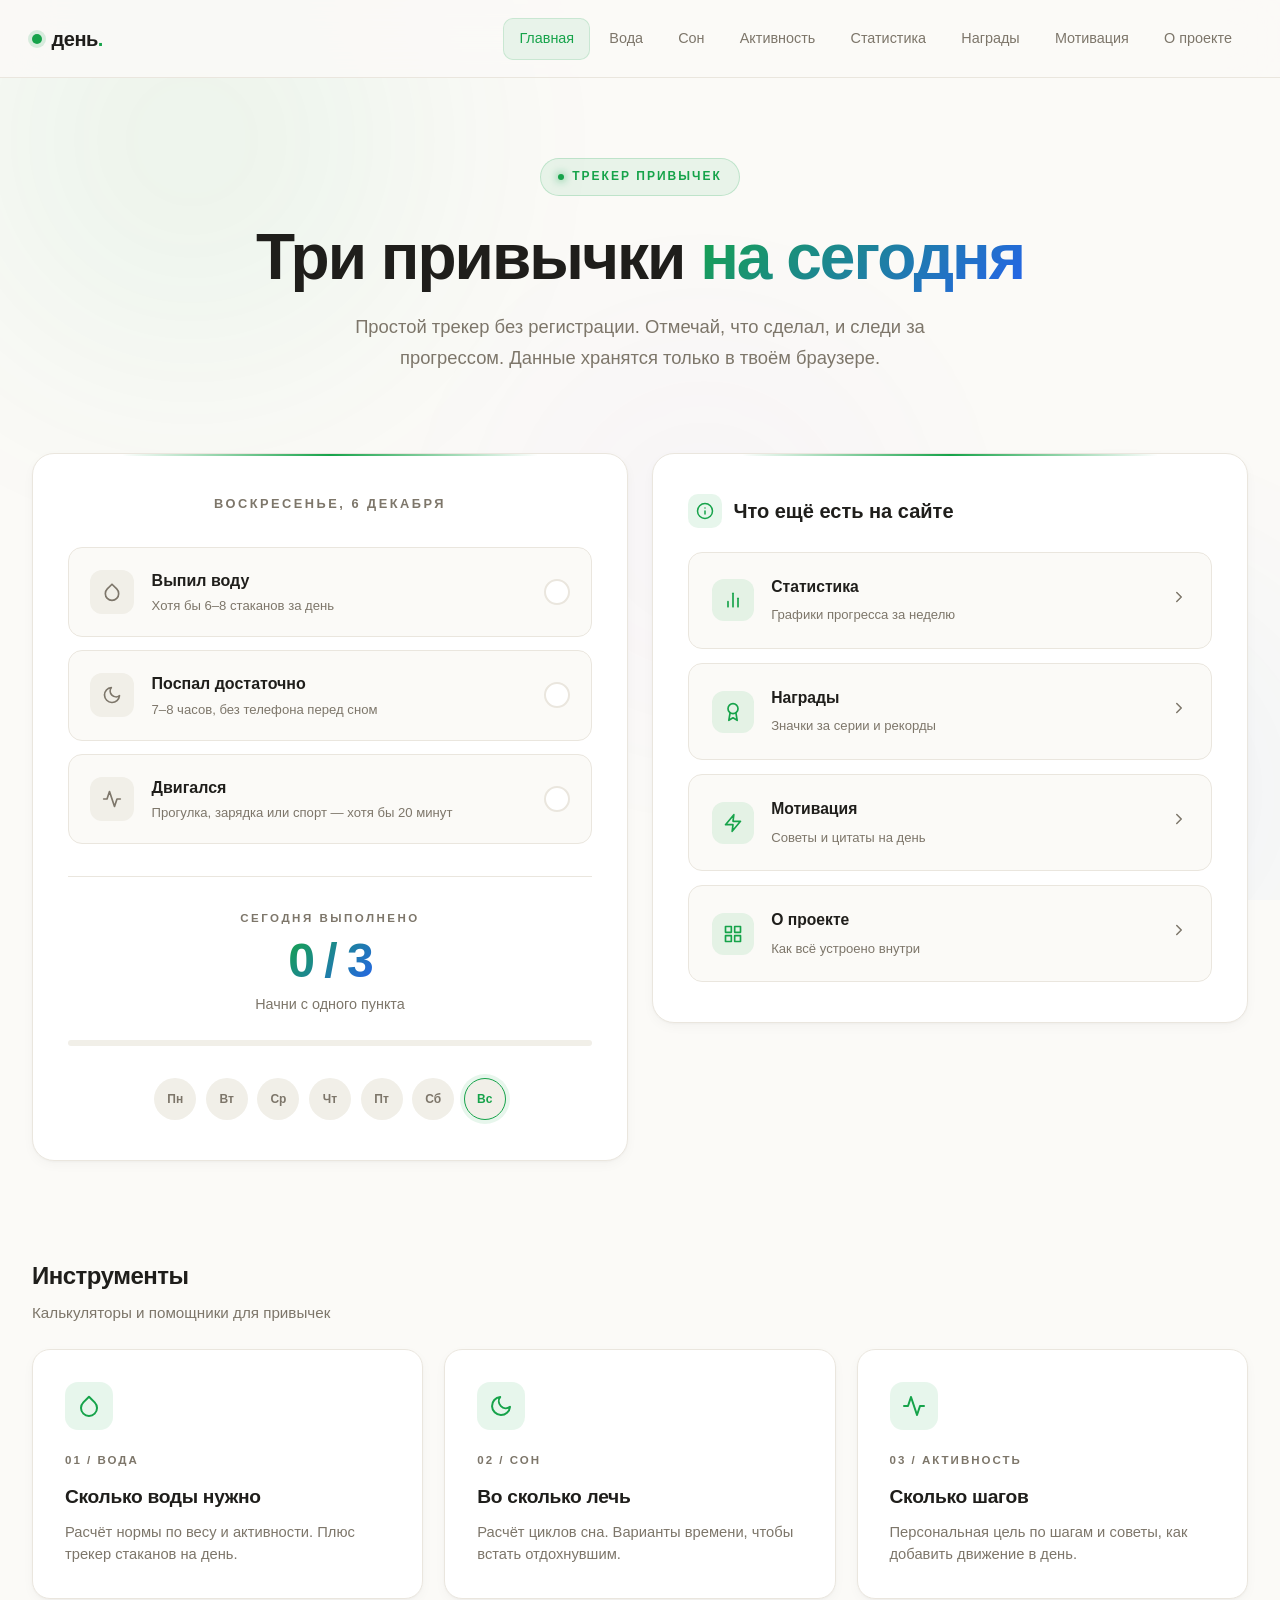
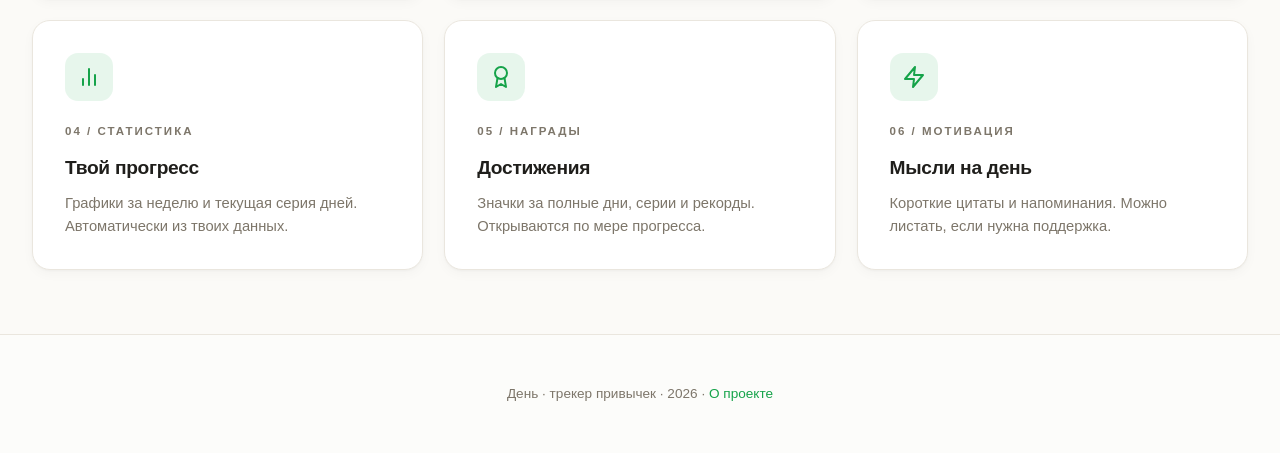
==== index.html @ 1b36b76b "Taegu Добавил файлы сайта" ====
<!DOCTYPE html>
<html lang="ru">

<head>
    <meta charset="UTF-8">
    <meta name="viewport" content="width=device-width, initial-scale=1.0">
    <title>День — трекер привычек</title>
    <link rel="stylesheet" href="style.css">
    <style>
        .date {
            text-align: center;
            font-size: 0.8rem;
            color: var(--muted);
            margin-bottom: 2rem;
            text-transform: uppercase;
            letter-spacing: 2.5px;
            font-weight: 700;
        }

        .habit {
            display: flex;
            align-items: center;
            gap: 1.1rem;
            padding: 1.25rem 1.3rem;
            border: 1px solid var(--border);
            border-radius: 14px;
            margin-bottom: 0.85rem;
            cursor: pointer;
            transition: all 0.3s cubic-bezier(0.4, 0, 0.2, 1);
            background: var(--bg);
            user-select: none;
        }

        .habit:hover {
            border-color: rgba(22, 163, 74, 0.4);
            transform: translateX(5px);
            background: rgba(22, 163, 74, 0.03);
        }

        .habit.done {
            background: rgba(22, 163, 74, 0.06);
            border-color: rgba(22, 163, 74, 0.4);
        }

        .habit-icon {
            width: 44px;
            height: 44px;
            border-radius: 12px;
            display: flex;
            align-items: center;
            justify-content: center;
            flex-shrink: 0;
            background: #f1efe8;
            color: var(--muted);
            transition: all 0.35s cubic-bezier(0.4, 0, 0.2, 1);
        }

        .habit-icon svg {
            width: 20px;
            height: 20px;
        }

        .habit.done .habit-icon {
            background: var(--accent);
            color: #fff;
            box-shadow: 0 4px 16px rgba(22, 163, 74, 0.3);
            transform: rotate(-6deg) scale(1.05);
        }

        .habit-content {
            flex: 1;
        }

        .habit-title {
            font-size: 1rem;
            font-weight: 600;
            margin-bottom: 0.1rem;
            transition: all 0.3s;
        }

        .habit.done .habit-title {
            color: var(--accent);
        }

        .habit-desc {
            font-size: 0.82rem;
            color: var(--muted);
        }

        .habit-check {
            width: 26px;
            height: 26px;
            border: 2px solid var(--border);
            border-radius: 50%;
            display: flex;
            align-items: center;
            justify-content: center;
            flex-shrink: 0;
            transition: all 0.3s;
            background: #fff;
        }

        .habit.done .habit-check {
            background: var(--accent);
            border-color: var(--accent);
            transform: scale(1.15);
        }

        .habit-check svg {
            width: 13px;
            height: 13px;
            color: #fff;
            opacity: 0;
            transition: opacity 0.2s;
        }

        .habit.done .habit-check svg {
            opacity: 1;
        }

        .progress {
            margin-top: 2rem;
            padding-top: 2rem;
            border-top: 1px solid var(--border);
            text-align: center;
        }

        .progress .label {
            font-size: 0.72rem;
            color: var(--muted);
            text-transform: uppercase;
            letter-spacing: 2.5px;
            margin-bottom: 0.6rem;
            font-weight: 700;
        }

        .progress .value {
            font-size: 3rem;
            font-weight: 800;
            letter-spacing: -2px;
            line-height: 1;
            background: linear-gradient(135deg, var(--accent), var(--accent-2));
            -webkit-background-clip: text;
            background-clip: text;
            -webkit-text-fill-color: transparent;
            display: inline-block;
        }

        .progress .sub {
            font-size: 0.9rem;
            color: var(--muted);
            margin-top: 0.5rem;
        }

        .progress-bar {
            height: 6px;
            background: #f1efe8;
            border-radius: 100px;
            overflow: hidden;
            margin-top: 1.5rem;
        }

        .progress-fill {
            height: 100%;
            background: linear-gradient(90deg, var(--accent), var(--accent-2));
            width: 0%;
            transition: width 0.7s cubic-bezier(0.4, 0, 0.2, 1);
        }

        .week {
            display: flex;
            justify-content: center;
            gap: 0.6rem;
            margin-top: 2rem;
            flex-wrap: wrap;
        }

        .day-dot {
            width: 42px;
            height: 42px;
            border-radius: 50%;
            background: #f1efe8;
            border: 1px solid transparent;
            display: flex;
            align-items: center;
            justify-content: center;
            font-size: 0.75rem;
            font-weight: 600;
            color: var(--muted);
            transition: all 0.35s cubic-bezier(0.4, 0, 0.2, 1);
        }

        .day-dot.today {
            border-color: var(--accent);
            color: var(--accent);
            box-shadow: 0 0 0 4px rgba(22, 163, 74, 0.1);
        }

        .day-dot.full {
            background: var(--accent);
            color: #fff;
        }

        .quick-list {
            display: flex;
            flex-direction: column;
            gap: 0.9rem;
        }

        .quick-link {
            display: flex;
            align-items: center;
            gap: 1.1rem;
            padding: 1.3rem 1.4rem;
            background: var(--bg);
            border: 1px solid var(--border);
            border-radius: 14px;
            text-decoration: none;
            color: inherit;
            transition: all 0.3s cubic-bezier(0.4, 0, 0.2, 1);
        }

        .quick-link:hover {
            border-color: var(--border-hover);
            transform: translateX(5px);
            background: rgba(22, 163, 74, 0.03);
        }

        .quick-link .ql-icon {
            width: 42px;
            height: 42px;
            border-radius: 12px;
            display: flex;
            align-items: center;
            justify-content: center;
            background: rgba(22, 163, 74, 0.1);
            color: var(--accent);
            flex-shrink: 0;
            transition: all 0.3s;
        }

        .quick-link:hover .ql-icon {
            transform: scale(1.08) rotate(-4deg);
        }

        .quick-link .ql-icon svg {
            width: 20px;
            height: 20px;
        }

        .quick-link .ql-text {
            flex: 1;
        }

        .quick-link .ql-text strong {
            display: block;
            font-size: 0.98rem;
            font-weight: 600;
            margin-bottom: 0.15rem;
            color: var(--text);
        }

        .quick-link .ql-text span {
            font-size: 0.82rem;
            color: var(--muted);
        }

        .quick-link .arrow {
            color: var(--muted);
            transition: all 0.3s;
        }

        .quick-link:hover .arrow {
            color: var(--accent);
            transform: translateX(3px);
        }
    </style>
    <!-- Сюда вставите код счетчика LiveInternet -->
</head>

<body>
    <div class="bg-orbs">
        <div class="orb orb-1"></div>
        <div class="orb orb-2"></div>
        <div class="orb orb-3"></div>
    </div>

    <nav>
        <div class="logo">
            <span class="logo-dot"></span>
            <span class="logo-text">день<span>.</span></span>
        </div>
        <div class="nav-links">
            <a href="menu.html" class="active">Главная</a>
            <a href="water.html">Вода</a>
            <a href="sleep.html">Сон</a>
            <a href="move.html">Активность</a>
            <a href="stats.html">Статистика</a>
            <a href="achievements.html">Награды</a>
            <a href="motivation.html">Мотивация</a>
            <a href="about.html">О проекте</a>
        </div>
    </nav>

    <div class="content-wrap">
        <header class="hero">
            <div class="badge">Трекер привычек</div>
            <h1>Три привычки <em>на сегодня</em></h1>
            <p>Простой трекер без регистрации. Отмечай, что сделал, и следи за прогрессом. Данные хранятся только в
                твоём браузере.</p>
        </header>

        <section class="two-col">
            <div class="panel">
                <div class="date" id="today">Сегодня</div>

                <div class="habit" data-habit="water">
                    <div class="habit-icon">
                        <svg viewBox="0 0 24 24" fill="none" stroke="currentColor" stroke-width="2"
                            stroke-linecap="round" stroke-linejoin="round">
                            <path d="M12 2.69l5.66 5.66a8 8 0 1 1-11.31 0z" />
                        </svg>
                    </div>
                    <div class="habit-content">
                        <div class="habit-title">Выпил воду</div>
                        <div class="habit-desc">Хотя бы 6–8 стаканов за день</div>
                    </div>
                    <div class="habit-check">
                        <svg viewBox="0 0 24 24" fill="none" stroke="currentColor" stroke-width="3"
                            stroke-linecap="round" stroke-linejoin="round">
                            <polyline points="20 6 9 17 4 12" />
                        </svg>
                    </div>
                </div>

                <div class="habit" data-habit="sleep">
                    <div class="habit-icon">
                        <svg viewBox="0 0 24 24" fill="none" stroke="currentColor" stroke-width="2"
                            stroke-linecap="round" stroke-linejoin="round">
                            <path d="M21 12.79A9 9 0 1 1 11.21 3 7 7 0 0 0 21 12.79z" />
                        </svg>
                    </div>
                    <div class="habit-content">
                        <div class="habit-title">Поспал достаточно</div>
                        <div class="habit-desc">7–8 часов, без телефона перед сном</div>
                    </div>
                    <div class="habit-check">
                        <svg viewBox="0 0 24 24" fill="none" stroke="currentColor" stroke-width="3"
                            stroke-linecap="round" stroke-linejoin="round">
                            <polyline points="20 6 9 17 4 12" />
                        </svg>
                    </div>
                </div>

                <div class="habit" data-habit="move">
                    <div class="habit-icon">
                        <svg viewBox="0 0 24 24" fill="none" stroke="currentColor" stroke-width="2"
                            stroke-linecap="round" stroke-linejoin="round">
                            <polyline points="22 12 18 12 15 21 9 3 6 12 2 12" />
                        </svg>
                    </div>
                    <div class="habit-content">
                        <div class="habit-title">Двигался</div>
                        <div class="habit-desc">Прогулка, зарядка или спорт — хотя бы 20 минут</div>
                    </div>
                    <div class="habit-check">
                        <svg viewBox="0 0 24 24" fill="none" stroke="currentColor" stroke-width="3"
                            stroke-linecap="round" stroke-linejoin="round">
                            <polyline points="20 6 9 17 4 12" />
                        </svg>
                    </div>
                </div>

                <div class="progress">
                    <div class="label">Сегодня выполнено</div>
                    <div class="value" id="progressValue">0 / 3</div>
                    <div class="sub" id="progressNote">Начни с одного пункта</div>
                    <div class="progress-bar">
                        <div class="progress-fill" id="progressFill"></div>
                    </div>
                </div>

                <div class="week" id="week"></div>
            </div>

            <div class="panel">
                <h2>
                    <div class="icon-box">
                        <svg viewBox="0 0 24 24" fill="none" stroke="currentColor" stroke-width="2"
                            stroke-linecap="round" stroke-linejoin="round">
                            <circle cx="12" cy="12" r="10" />
                            <line x1="12" y1="16" x2="12" y2="12" />
                            <line x1="12" y1="8" x2="12.01" y2="8" />
                        </svg>
                    </div>
                    Что ещё есть на сайте
                </h2>
                <div class="quick-list">
                    <a href="stats.html" class="quick-link">
                        <div class="ql-icon">
                            <svg viewBox="0 0 24 24" fill="none" stroke="currentColor" stroke-width="2"
                                stroke-linecap="round" stroke-linejoin="round">
                                <line x1="18" y1="20" x2="18" y2="10" />
                                <line x1="12" y1="20" x2="12" y2="4" />
                                <line x1="6" y1="20" x2="6" y2="14" />
                            </svg>
                        </div>
                        <div class="ql-text">
                            <strong>Статистика</strong>
                            <span>Графики прогресса за неделю</span>
                        </div>
                        <div class="arrow">
                            <svg viewBox="0 0 24 24" width="18" height="18" fill="none" stroke="currentColor"
                                stroke-width="2" stroke-linecap="round" stroke-linejoin="round">
                                <polyline points="9 18 15 12 9 6" />
                            </svg>
                        </div>
                    </a>
                    <a href="achievements.html" class="quick-link">
                        <div class="ql-icon">
                            <svg viewBox="0 0 24 24" fill="none" stroke="currentColor" stroke-width="2"
                                stroke-linecap="round" stroke-linejoin="round">
                                <circle cx="12" cy="8" r="6" />
                                <path d="M15.477 12.89 17 22l-5-3-5 3 1.523-9.11" />
                            </svg>
                        </div>
                        <div class="ql-text">
                            <strong>Награды</strong>
                            <span>Значки за серии и рекорды</span>
                        </div>
                        <div class="arrow">
                            <svg viewBox="0 0 24 24" width="18" height="18" fill="none" stroke="currentColor"
                                stroke-width="2" stroke-linecap="round" stroke-linejoin="round">
                                <polyline points="9 18 15 12 9 6" />
                            </svg>
                        </div>
                    </a>
                    <a href="motivation.html" class="quick-link">
                        <div class="ql-icon">
                            <svg viewBox="0 0 24 24" fill="none" stroke="currentColor" stroke-width="2"
                                stroke-linecap="round" stroke-linejoin="round">
                                <polygon points="13 2 3 14 12 14 11 22 21 10 12 10 13 2" />
                            </svg>
                        </div>
                        <div class="ql-text">
                            <strong>Мотивация</strong>
                            <span>Советы и цитаты на день</span>
                        </div>
                        <div class="arrow">
                            <svg viewBox="0 0 24 24" width="18" height="18" fill="none" stroke="currentColor"
                                stroke-width="2" stroke-linecap="round" stroke-linejoin="round">
                                <polyline points="9 18 15 12 9 6" />
                            </svg>
                        </div>
                    </a>
                    <a href="about.html" class="quick-link">
                        <div class="ql-icon">
                            <svg viewBox="0 0 24 24" fill="none" stroke="currentColor" stroke-width="2"
                                stroke-linecap="round" stroke-linejoin="round">
                                <rect x="3" y="3" width="7" height="7" />
                                <rect x="14" y="3" width="7" height="7" />
                                <rect x="14" y="14" width="7" height="7" />
                                <rect x="3" y="14" width="7" height="7" />
                            </svg>
                        </div>
                        <div class="ql-text">
                            <strong>О проекте</strong>
                            <span>Как всё устроено внутри</span>
                        </div>
                        <div class="arrow">
                            <svg viewBox="0 0 24 24" width="18" height="18" fill="none" stroke="currentColor"
                                stroke-width="2" stroke-linecap="round" stroke-linejoin="round">
                                <polyline points="9 18 15 12 9 6" />
                            </svg>
                        </div>
                    </a>
                </div>
            </div>
        </section>

        <section class="section-head">
            <h2>Инструменты</h2>
            <p>Калькуляторы и помощники для привычек</p>
        </section>

        <section class="tools">
            <a href="water.html" class="tool">
                <div class="tool-icon">
                    <svg viewBox="0 0 24 24" fill="none" stroke="currentColor" stroke-width="2" stroke-linecap="round"
                        stroke-linejoin="round">
                        <path d="M12 2.69l5.66 5.66a8 8 0 1 1-11.31 0z" />
                    </svg>
                </div>
                <span class="num">01 / ВОДА</span>
                <h3>Сколько воды нужно</h3>
                <p>Расчёт нормы по весу и активности. Плюс трекер стаканов на день.</p>
            </a>
            <a href="sleep.html" class="tool">
                <div class="tool-icon">
                    <svg viewBox="0 0 24 24" fill="none" stroke="currentColor" stroke-width="2" stroke-linecap="round"
                        stroke-linejoin="round">
                        <path d="M21 12.79A9 9 0 1 1 11.21 3 7 7 0 0 0 21 12.79z" />
                    </svg>
                </div>
                <span class="num">02 / СОН</span>
                <h3>Во сколько лечь</h3>
                <p>Расчёт циклов сна. Варианты времени, чтобы встать отдохнувшим.</p>
            </a>
            <a href="move.html" class="tool">
                <div class="tool-icon">
                    <svg viewBox="0 0 24 24" fill="none" stroke="currentColor" stroke-width="2" stroke-linecap="round"
                        stroke-linejoin="round">
                        <polyline points="22 12 18 12 15 21 9 3 6 12 2 12" />
                    </svg>
                </div>
                <span class="num">03 / АКТИВНОСТЬ</span>
                <h3>Сколько шагов</h3>
                <p>Персональная цель по шагам и советы, как добавить движение в день.</p>
            </a>
            <a href="stats.html" class="tool">
                <div class="tool-icon">
                    <svg viewBox="0 0 24 24" fill="none" stroke="currentColor" stroke-width="2" stroke-linecap="round"
                        stroke-linejoin="round">
                        <line x1="18" y1="20" x2="18" y2="10" />
                        <line x1="12" y1="20" x2="12" y2="4" />
                        <line x1="6" y1="20" x2="6" y2="14" />
                    </svg>
                </div>
                <span class="num">04 / СТАТИСТИКА</span>
                <h3>Твой прогресс</h3>
                <p>Графики за неделю и текущая серия дней. Автоматически из твоих данных.</p>
            </a>
            <a href="achievements.html" class="tool">
                <div class="tool-icon">
                    <svg viewBox="0 0 24 24" fill="none" stroke="currentColor" stroke-width="2" stroke-linecap="round"
                        stroke-linejoin="round">
                        <circle cx="12" cy="8" r="6" />
                        <path d="M15.477 12.89 17 22l-5-3-5 3 1.523-9.11" />
                    </svg>
                </div>
                <span class="num">05 / НАГРАДЫ</span>
                <h3>Достижения</h3>
                <p>Значки за полные дни, серии и рекорды. Открываются по мере прогресса.</p>
            </a>
            <a href="motivation.html" class="tool">
                <div class="tool-icon">
                    <svg viewBox="0 0 24 24" fill="none" stroke="currentColor" stroke-width="2" stroke-linecap="round"
                        stroke-linejoin="round">
                        <polygon points="13 2 3 14 12 14 11 22 21 10 12 10 13 2" />
                    </svg>
                </div>
                <span class="num">06 / МОТИВАЦИЯ</span>
                <h3>Мысли на день</h3>
                <p>Короткие цитаты и напоминания. Можно листать, если нужна поддержка.</p>
            </a>
        </section>
    </div>

    <footer>
        День · трекер привычек · 2026 · <a href="about.html">О проекте</a>
    </footer>

    <script>
        const today = new Date();
        const options = { weekday: 'long', day: 'numeric', month: 'long' };
        document.getElementById('today').textContent = today.toLocaleDateString('ru-RU', options);

        const todayKey = 'habit-tracker-' + today.toISOString().slice(0, 10);
        let state = JSON.parse(localStorage.getItem(todayKey) || '{}');

        const habits = document.querySelectorAll('.habit');
        const progressValue = document.getElementById('progressValue');
        const progressNote = document.getElementById('progressNote');
        const progressFill = document.getElementById('progressFill');

        function updateUI() {
            let done = 0;
            habits.forEach(h => {
                const key = h.dataset.habit;
                if (state[key]) { h.classList.add('done'); done++; }
                else { h.classList.remove('done'); }
            });
            progressValue.textContent = done + ' / 3';
            progressFill.style.width = (done / 3 * 100) + '%';
            if (done === 0) progressNote.textContent = 'Начни с одного пункта';
            else if (done === 1) progressNote.textContent = 'Хорошее начало';
            else if (done === 2) progressNote.textContent = 'Почти всё';
            else progressNote.textContent = 'Отличный день!';
        }

        habits.forEach(h => {
            h.addEventListener('click', () => {
                const key = h.dataset.habit;
                state[key] = !state[key];
                localStorage.setItem(todayKey, JSON.stringify(state));
                updateUI();
            });
        });

        function renderWeek() {
            const week = document.getElementById('week');
            week.innerHTML = '';
            const dayNames = ['Пн', 'Вт', 'Ср', 'Чт', 'Пт', 'Сб', 'Вс'];
            const todayIdx = (today.getDay() + 6) % 7;
            for (let i = 0; i < 7; i++) {
                const dot = document.createElement('div');
                dot.className = 'day-dot';
                dot.textContent = dayNames[i];
                const d = new Date(today);
                d.setDate(today.getDate() - todayIdx + i);
                const key = 'habit-tracker-' + d.toISOString().slice(0, 10);
                const dayState = JSON.parse(localStorage.getItem(key) || '{}');
                const dayDone = Object.values(dayState).filter(Boolean).length;
                if (i === todayIdx) dot.classList.add('today');
                if (dayDone === 3) dot.classList.add('full');
                week.appendChild(dot);
            }
        }

        updateUI();
        renderWeek();
    </script>
</body>

</html>
---- style.css ----
* {
    box-sizing: border-box;
    margin: 0;
    padding: 0;
}

:root {
    --bg: #fbfaf7;
    --bg-2: #f4f1eb;
    --card: #ffffff;
    --border: #eae6de;
    --border-hover: #d8d2c4;
    --text: #1f1e1b;
    --muted: #7d766a;
    --muted-2: #5a5550;
    --accent: #16a34a;
    --accent-2: #2563eb;
    --accent-3: #7c3aed;
    --accent-4: #dc2626;
    --accent-5: #d97706;
    --shadow: 0 1px 3px rgba(31, 30, 27, 0.04), 0 4px 12px rgba(31, 30, 27, 0.03);
    --shadow-hover: 0 4px 12px rgba(31, 30, 27, 0.06), 0 12px 32px rgba(31, 30, 27, 0.08);
    --glow: rgba(22, 163, 74, 0.15);
    --container: 1280px;
}

html {
    scroll-behavior: smooth;
}

body {
    font-family: 'Inter', -apple-system, BlinkMacSystemFont, 'Segoe UI', sans-serif;
    background: var(--bg);
    color: var(--text);
    line-height: 1.6;
    -webkit-font-smoothing: antialiased;
    min-height: 100vh;
    overflow-x: hidden;
    position: relative;
    font-size: 16px;
}

.bg-orbs {
    position: fixed;
    inset: 0;
    overflow: hidden;
    z-index: 0;
    pointer-events: none;
}

.orb {
    position: absolute;
    border-radius: 50%;
    filter: blur(120px);
    opacity: 0.3;
    animation: floatOrb 25s ease-in-out infinite;
}

.orb-1 {
    width: 50vw;
    height: 50vw;
    top: -20%;
    left: -10%;
    background: radial-gradient(circle, rgba(22, 163, 74, 0.35), transparent 70%);
}

.orb-2 {
    width: 45vw;
    height: 45vw;
    bottom: -20%;
    right: -10%;
    background: radial-gradient(circle, rgba(37, 99, 235, 0.25), transparent 70%);
    animation-delay: -8s;
}

.orb-3 {
    width: 40vw;
    height: 40vw;
    top: 30%;
    right: 25%;
    background: radial-gradient(circle, rgba(124, 58, 237, 0.18), transparent 70%);
    animation-delay: -15s;
}

@keyframes floatOrb {

    0%,
    100% {
        transform: translate(0, 0) scale(1);
    }

    33% {
        transform: translate(4%, -3%) scale(1.05);
    }

    66% {
        transform: translate(-3%, 4%) scale(0.95);
    }
}

nav {
    position: sticky;
    top: 0;
    z-index: 100;
    padding: 1.1rem 2rem;
    display: flex;
    justify-content: space-between;
    align-items: center;
    max-width: var(--container);
    margin: 0 auto;
    background: rgba(251, 250, 247, 0.85);
    backdrop-filter: blur(24px);
    -webkit-backdrop-filter: blur(24px);
    border-bottom: 1px solid var(--border);
}

.logo {
    font-size: 1.25rem;
    font-weight: 800;
    letter-spacing: -0.5px;
    display: flex;
    align-items: center;
    gap: 0.6rem;
}

.logo-dot {
    width: 10px;
    height: 10px;
    border-radius: 50%;
    background: var(--accent);
    box-shadow: 0 0 0 4px var(--glow);
    animation: pulseDot 2.4s infinite;
}

@keyframes pulseDot {

    0%,
    100% {
        transform: scale(1);
        box-shadow: 0 0 0 4px var(--glow);
    }

    50% {
        transform: scale(0.85);
        box-shadow: 0 0 0 8px rgba(22, 163, 74, 0.08);
    }
}

.logo-text {
    color: var(--text);
}

.logo-text span {
    color: var(--accent);
}

.nav-links {
    display: flex;
    gap: 0.2rem;
    font-size: 0.9rem;
    font-weight: 500;
}

.nav-links a {
    color: var(--muted);
    text-decoration: none;
    transition: all 0.25s;
    padding: 0.6rem 1rem;
    border-radius: 10px;
}

.nav-links a:hover {
    color: var(--text);
    background: rgba(0, 0, 0, 0.03);
}

.nav-links a.active {
    color: var(--accent);
    background: rgba(22, 163, 74, 0.08);
    box-shadow: inset 0 0 0 1px rgba(22, 163, 74, 0.15);
}

@media (max-width: 1000px) {
    .nav-links {
        display: none;
    }

    nav {
        padding: 1rem 1.2rem;
    }
}

.content-wrap {
    position: relative;
    z-index: 1;
}

.hero {
    max-width: var(--container);
    margin: 0 auto;
    padding: 5rem 2rem 3rem;
    text-align: center;
    animation: fadeUp 0.9s cubic-bezier(0.4, 0, 0.2, 1) both;
}

@keyframes fadeUp {
    from {
        opacity: 0;
        transform: translateY(30px);
    }

    to {
        opacity: 1;
        transform: translateY(0);
    }
}

.badge {
    display: inline-flex;
    align-items: center;
    gap: 0.5rem;
    padding: 0.5rem 1.1rem;
    background: rgba(22, 163, 74, 0.08);
    border: 1px solid rgba(22, 163, 74, 0.2);
    border-radius: 100px;
    font-size: 0.75rem;
    font-weight: 600;
    color: var(--accent);
    letter-spacing: 2px;
    text-transform: uppercase;
    margin-bottom: 1.8rem;
}

.badge::before {
    content: '';
    width: 6px;
    height: 6px;
    background: var(--accent);
    border-radius: 50%;
    box-shadow: 0 0 8px var(--accent);
    animation: pulseDot 2s infinite;
}

.hero h1 {
    font-size: clamp(2.2rem, 5vw, 4rem);
    line-height: 1.05;
    font-weight: 800;
    margin-bottom: 1.3rem;
    letter-spacing: -2px;
    color: var(--text);
}

.hero h1 em {
    font-style: normal;
    background: linear-gradient(135deg, var(--accent), var(--accent-2));
    -webkit-background-clip: text;
    background-clip: text;
    -webkit-text-fill-color: transparent;
}

.hero p {
    font-size: 1.15rem;
    color: var(--muted);
    max-width: 65ch;
    margin: 0 auto;
    line-height: 1.65;
}

.two-col {
    max-width: var(--container);
    margin: 2rem auto 3rem;
    padding: 0 2rem;
    display: grid;
    grid-template-columns: 1fr 1fr;
    gap: 1.5rem;
    align-items: start;
}

@media (max-width: 900px) {
    .two-col {
        grid-template-columns: 1fr;
    }
}

.panel {
    padding: 2.5rem 2.2rem;
    background: var(--card);
    border: 1px solid var(--border);
    border-radius: 22px;
    box-shadow: var(--shadow);
    animation: fadeUp 0.9s cubic-bezier(0.4, 0, 0.2, 1) 0.15s both;
    position: relative;
    overflow: hidden;
}

.panel::before {
    content: '';
    position: absolute;
    top: 0;
    left: 15%;
    right: 15%;
    height: 2px;
    background: linear-gradient(90deg, transparent, var(--accent), transparent);
    border-radius: 100px;
}

.panel.wide {
    max-width: var(--container);
    margin: 2rem auto 3rem;
}

.panel h2 {
    font-size: 1.25rem;
    font-weight: 700;
    margin-bottom: 1.5rem;
    display: flex;
    align-items: center;
    gap: 0.7rem;
    color: var(--text);
}

.panel h2 .icon-box {
    width: 34px;
    height: 34px;
    border-radius: 10px;
    display: flex;
    align-items: center;
    justify-content: center;
    background: rgba(22, 163, 74, 0.1);
    color: var(--accent);
}

.panel h2 svg {
    width: 18px;
    height: 18px;
}

.field {
    margin-bottom: 1.3rem;
}

.field label {
    display: block;
    font-size: 0.85rem;
    color: var(--muted);
    margin-bottom: 0.5rem;
    font-weight: 500;
}

.field input,
.field select {
    width: 100%;
    padding: 0.95rem 1.1rem;
    border: 1px solid var(--border);
    border-radius: 11px;
    font-size: 1rem;
    font-family: inherit;
    background: var(--bg);
    color: var(--text);
    transition: all 0.25s;
}

.field input:focus,
.field select:focus {
    outline: none;
    border-color: var(--accent);
    box-shadow: 0 0 0 4px rgba(22, 163, 74, 0.1);
    background: #fff;
}

.btn {
    display: inline-flex;
    align-items: center;
    gap: 0.5rem;
    padding: 0.9rem 1.8rem;
    background: linear-gradient(135deg, var(--accent), var(--accent-2));
    color: #fff;
    border: none;
    border-radius: 12px;
    font-family: inherit;
    font-size: 0.95rem;
    font-weight: 700;
    cursor: pointer;
    transition: all 0.25s;
    box-shadow: 0 4px 16px rgba(22, 163, 74, 0.2);
}

.btn:hover {
    transform: translateY(-2px);
    box-shadow: 0 8px 24px rgba(22, 163, 74, 0.3);
}

.section-head {
    max-width: var(--container);
    margin: 0 auto;
    padding: 3rem 2rem 1.5rem;
}

.section-head h2 {
    font-size: 1.5rem;
    font-weight: 700;
    letter-spacing: -0.5px;
    color: var(--text);
}

.section-head p {
    font-size: 0.95rem;
    color: var(--muted);
    margin-top: 0.3rem;
}

.tools {
    max-width: var(--container);
    margin: 0 auto;
    padding: 0 2rem 4rem;
    display: grid;
    grid-template-columns: repeat(auto-fit, minmax(300px, 1fr));
    gap: 1.3rem;
}

.tool {
    background: var(--card);
    border: 1px solid var(--border);
    border-radius: 18px;
    padding: 2rem;
    text-decoration: none;
    color: inherit;
    transition: all 0.4s cubic-bezier(0.4, 0, 0.2, 1);
    position: relative;
    overflow: hidden;
    display: block;
    box-shadow: var(--shadow);
}

.tool::before {
    content: '';
    position: absolute;
    top: 0;
    left: 0;
    right: 0;
    height: 3px;
    background: linear-gradient(90deg, var(--accent), var(--accent-2));
    transform: scaleX(0);
    transform-origin: left;
    transition: transform 0.5s;
}

.tool:hover {
    transform: translateY(-6px);
    border-color: var(--border-hover);
    box-shadow: var(--shadow-hover);
}

.tool:hover::before {
    transform: scaleX(1);
}

.tool .tool-icon {
    width: 48px;
    height: 48px;
    border-radius: 13px;
    display: flex;
    align-items: center;
    justify-content: center;
    margin-bottom: 1.3rem;
    background: rgba(22, 163, 74, 0.1);
    color: var(--accent);
    transition: all 0.35s;
}

.tool:hover .tool-icon {
    transform: scale(1.1) rotate(-5deg);
    background: rgba(22, 163, 74, 0.15);
    box-shadow: 0 0 20px rgba(22, 163, 74, 0.15);
}

.tool .tool-icon svg {
    width: 24px;
    height: 24px;
}

.tool .num {
    font-size: 0.72rem;
    color: var(--muted);
    font-weight: 700;
    letter-spacing: 2px;
    margin-bottom: 0.8rem;
    display: block;
}

.tool h3 {
    font-size: 1.2rem;
    font-weight: 700;
    margin-bottom: 0.5rem;
    letter-spacing: -0.3px;
    color: var(--text);
}

.tool p {
    font-size: 0.92rem;
    color: var(--muted);
    line-height: 1.55;
}

footer {
    padding: 3rem 2rem;
    text-align: center;
    font-size: 0.85rem;
    color: var(--muted);
    border-top: 1px solid var(--border);
    position: relative;
    z-index: 1;
    background: rgba(255, 255, 255, 0.4);
}

footer a {
    color: var(--accent);
    text-decoration: none;
}

footer a:hover {
    text-decoration: underline;
}

@media (max-width: 640px) {
    .hero {
        padding: 3.5rem 1.3rem 2rem;
    }

    .two-col {
        padding: 0 1rem;
        gap: 1rem;
    }

    .panel {
        padding: 1.8rem 1.3rem;
    }

    .section-head {
        padding: 2rem 1.3rem 1rem;
    }

    .tools {
        padding: 0 1rem 3rem;
    }
}
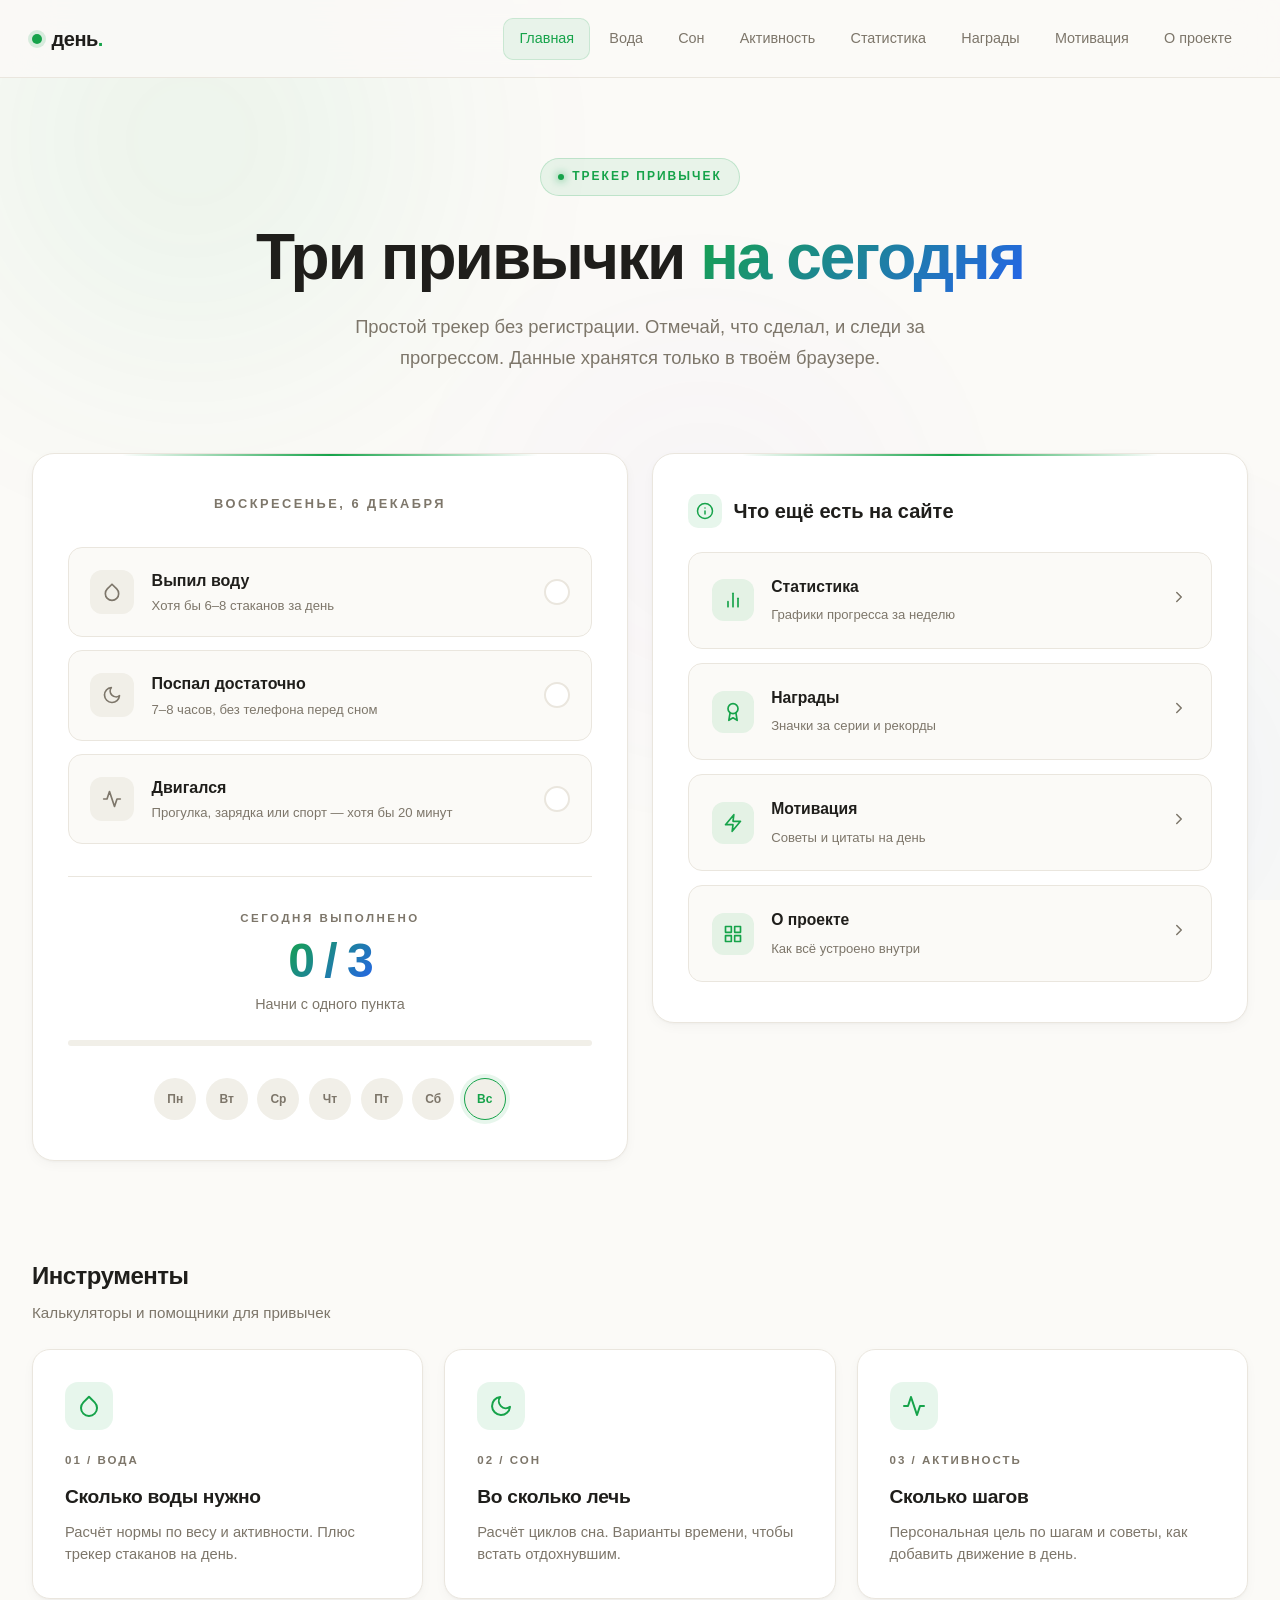
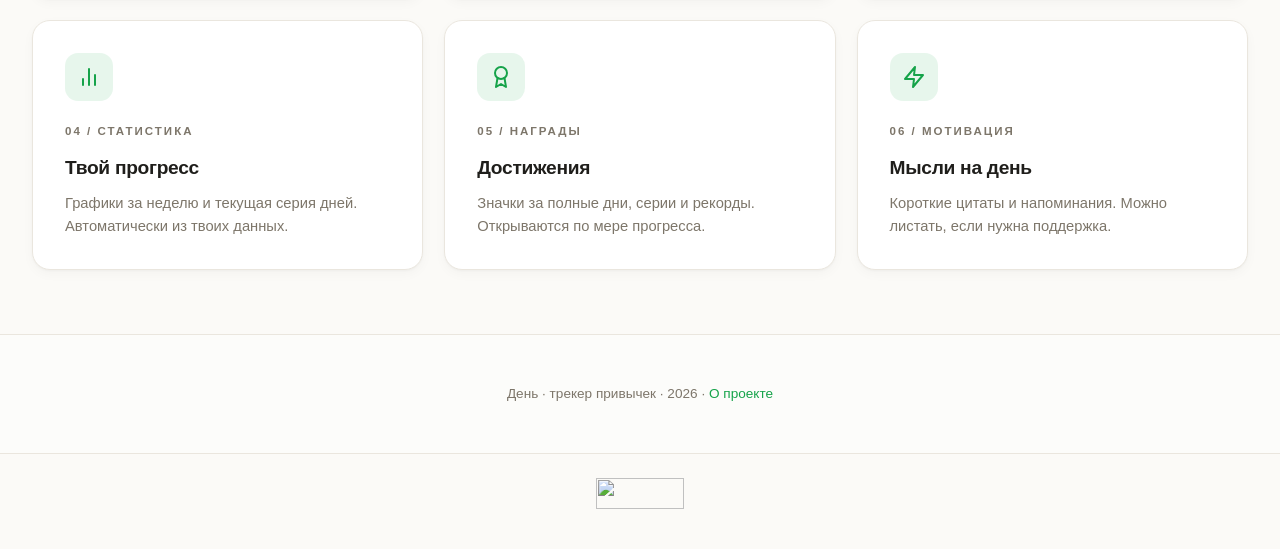
==== commit e9667d47: "Update index.html" ====
--- a/index.html
+++ b/index.html
@@ -1,283 +1,49 @@
 <!DOCTYPE html>
 <html lang="ru">
-
 <head>
     <meta charset="UTF-8">
     <meta name="viewport" content="width=device-width, initial-scale=1.0">
     <title>День — трекер привычек</title>
     <link rel="stylesheet" href="style.css">
     <style>
-        .date {
-            text-align: center;
-            font-size: 0.8rem;
-            color: var(--muted);
-            margin-bottom: 2rem;
-            text-transform: uppercase;
-            letter-spacing: 2.5px;
-            font-weight: 700;
-        }
-
-        .habit {
-            display: flex;
-            align-items: center;
-            gap: 1.1rem;
-            padding: 1.25rem 1.3rem;
-            border: 1px solid var(--border);
-            border-radius: 14px;
-            margin-bottom: 0.85rem;
-            cursor: pointer;
-            transition: all 0.3s cubic-bezier(0.4, 0, 0.2, 1);
-            background: var(--bg);
-            user-select: none;
-        }
-
-        .habit:hover {
-            border-color: rgba(22, 163, 74, 0.4);
-            transform: translateX(5px);
-            background: rgba(22, 163, 74, 0.03);
-        }
-
-        .habit.done {
-            background: rgba(22, 163, 74, 0.06);
-            border-color: rgba(22, 163, 74, 0.4);
-        }
-
-        .habit-icon {
-            width: 44px;
-            height: 44px;
-            border-radius: 12px;
-            display: flex;
-            align-items: center;
-            justify-content: center;
-            flex-shrink: 0;
-            background: #f1efe8;
-            color: var(--muted);
-            transition: all 0.35s cubic-bezier(0.4, 0, 0.2, 1);
-        }
-
-        .habit-icon svg {
-            width: 20px;
-            height: 20px;
-        }
-
-        .habit.done .habit-icon {
-            background: var(--accent);
-            color: #fff;
-            box-shadow: 0 4px 16px rgba(22, 163, 74, 0.3);
-            transform: rotate(-6deg) scale(1.05);
-        }
-
-        .habit-content {
-            flex: 1;
-        }
-
-        .habit-title {
-            font-size: 1rem;
-            font-weight: 600;
-            margin-bottom: 0.1rem;
-            transition: all 0.3s;
-        }
-
-        .habit.done .habit-title {
-            color: var(--accent);
-        }
-
-        .habit-desc {
-            font-size: 0.82rem;
-            color: var(--muted);
-        }
-
-        .habit-check {
-            width: 26px;
-            height: 26px;
-            border: 2px solid var(--border);
-            border-radius: 50%;
-            display: flex;
-            align-items: center;
-            justify-content: center;
-            flex-shrink: 0;
-            transition: all 0.3s;
-            background: #fff;
-        }
-
-        .habit.done .habit-check {
-            background: var(--accent);
-            border-color: var(--accent);
-            transform: scale(1.15);
-        }
-
-        .habit-check svg {
-            width: 13px;
-            height: 13px;
-            color: #fff;
-            opacity: 0;
-            transition: opacity 0.2s;
-        }
-
-        .habit.done .habit-check svg {
-            opacity: 1;
-        }
-
-        .progress {
-            margin-top: 2rem;
-            padding-top: 2rem;
-            border-top: 1px solid var(--border);
-            text-align: center;
-        }
-
-        .progress .label {
-            font-size: 0.72rem;
-            color: var(--muted);
-            text-transform: uppercase;
-            letter-spacing: 2.5px;
-            margin-bottom: 0.6rem;
-            font-weight: 700;
-        }
-
-        .progress .value {
-            font-size: 3rem;
-            font-weight: 800;
-            letter-spacing: -2px;
-            line-height: 1;
-            background: linear-gradient(135deg, var(--accent), var(--accent-2));
-            -webkit-background-clip: text;
-            background-clip: text;
-            -webkit-text-fill-color: transparent;
-            display: inline-block;
-        }
-
-        .progress .sub {
-            font-size: 0.9rem;
-            color: var(--muted);
-            margin-top: 0.5rem;
-        }
-
-        .progress-bar {
-            height: 6px;
-            background: #f1efe8;
-            border-radius: 100px;
-            overflow: hidden;
-            margin-top: 1.5rem;
-        }
-
-        .progress-fill {
-            height: 100%;
-            background: linear-gradient(90deg, var(--accent), var(--accent-2));
-            width: 0%;
-            transition: width 0.7s cubic-bezier(0.4, 0, 0.2, 1);
-        }
-
-        .week {
-            display: flex;
-            justify-content: center;
-            gap: 0.6rem;
-            margin-top: 2rem;
-            flex-wrap: wrap;
-        }
-
-        .day-dot {
-            width: 42px;
-            height: 42px;
-            border-radius: 50%;
-            background: #f1efe8;
-            border: 1px solid transparent;
-            display: flex;
-            align-items: center;
-            justify-content: center;
-            font-size: 0.75rem;
-            font-weight: 600;
-            color: var(--muted);
-            transition: all 0.35s cubic-bezier(0.4, 0, 0.2, 1);
-        }
-
-        .day-dot.today {
-            border-color: var(--accent);
-            color: var(--accent);
-            box-shadow: 0 0 0 4px rgba(22, 163, 74, 0.1);
-        }
-
-        .day-dot.full {
-            background: var(--accent);
-            color: #fff;
-        }
-
-        .quick-list {
-            display: flex;
-            flex-direction: column;
-            gap: 0.9rem;
-        }
-
-        .quick-link {
-            display: flex;
-            align-items: center;
-            gap: 1.1rem;
-            padding: 1.3rem 1.4rem;
-            background: var(--bg);
-            border: 1px solid var(--border);
-            border-radius: 14px;
-            text-decoration: none;
-            color: inherit;
-            transition: all 0.3s cubic-bezier(0.4, 0, 0.2, 1);
-        }
-
-        .quick-link:hover {
-            border-color: var(--border-hover);
-            transform: translateX(5px);
-            background: rgba(22, 163, 74, 0.03);
-        }
-
-        .quick-link .ql-icon {
-            width: 42px;
-            height: 42px;
-            border-radius: 12px;
-            display: flex;
-            align-items: center;
-            justify-content: center;
-            background: rgba(22, 163, 74, 0.1);
-            color: var(--accent);
-            flex-shrink: 0;
-            transition: all 0.3s;
-        }
-
-        .quick-link:hover .ql-icon {
-            transform: scale(1.08) rotate(-4deg);
-        }
-
-        .quick-link .ql-icon svg {
-            width: 20px;
-            height: 20px;
-        }
-
-        .quick-link .ql-text {
-            flex: 1;
-        }
-
-        .quick-link .ql-text strong {
-            display: block;
-            font-size: 0.98rem;
-            font-weight: 600;
-            margin-bottom: 0.15rem;
-            color: var(--text);
-        }
-
-        .quick-link .ql-text span {
-            font-size: 0.82rem;
-            color: var(--muted);
-        }
-
-        .quick-link .arrow {
-            color: var(--muted);
-            transition: all 0.3s;
-        }
-
-        .quick-link:hover .arrow {
-            color: var(--accent);
-            transform: translateX(3px);
-        }
+        .date { text-align: center; font-size: 0.8rem; color: var(--muted); margin-bottom: 2rem; text-transform: uppercase; letter-spacing: 2.5px; font-weight: 700; }
+        .habit { display: flex; align-items: center; gap: 1.1rem; padding: 1.25rem 1.3rem; border: 1px solid var(--border); border-radius: 14px; margin-bottom: 0.85rem; cursor: pointer; transition: all 0.3s cubic-bezier(0.4, 0, 0.2, 1); background: var(--bg); user-select: none; }
+        .habit:hover { border-color: rgba(22,163,74,0.4); transform: translateX(5px); background: rgba(22,163,74,0.03); }
+        .habit.done { background: rgba(22,163,74,0.06); border-color: rgba(22,163,74,0.4); }
+        .habit-icon { width: 44px; height: 44px; border-radius: 12px; display: flex; align-items: center; justify-content: center; flex-shrink: 0; background: #f1efe8; color: var(--muted); transition: all 0.35s cubic-bezier(0.4, 0, 0.2, 1); }
+        .habit-icon svg { width: 20px; height: 20px; }
+        .habit.done .habit-icon { background: var(--accent); color: #fff; box-shadow: 0 4px 16px rgba(22,163,74,0.3); transform: rotate(-6deg) scale(1.05); }
+        .habit-content { flex: 1; }
+        .habit-title { font-size: 1rem; font-weight: 600; margin-bottom: 0.1rem; transition: all 0.3s; }
+        .habit.done .habit-title { color: var(--accent); }
+        .habit-desc { font-size: 0.82rem; color: var(--muted); }
+        .habit-check { width: 26px; height: 26px; border: 2px solid var(--border); border-radius: 50%; display: flex; align-items: center; justify-content: center; flex-shrink: 0; transition: all 0.3s; background: #fff; }
+        .habit.done .habit-check { background: var(--accent); border-color: var(--accent); transform: scale(1.15); }
+        .habit-check svg { width: 13px; height: 13px; color: #fff; opacity: 0; transition: opacity 0.2s; }
+        .habit.done .habit-check svg { opacity: 1; }
+        .progress { margin-top: 2rem; padding-top: 2rem; border-top: 1px solid var(--border); text-align: center; }
+        .progress .label { font-size: 0.72rem; color: var(--muted); text-transform: uppercase; letter-spacing: 2.5px; margin-bottom: 0.6rem; font-weight: 700; }
+        .progress .value { font-size: 3rem; font-weight: 800; letter-spacing: -2px; line-height: 1; background: linear-gradient(135deg, var(--accent), var(--accent-2)); -webkit-background-clip: text; background-clip: text; -webkit-text-fill-color: transparent; display: inline-block; }
+        .progress .sub { font-size: 0.9rem; color: var(--muted); margin-top: 0.5rem; }
+        .progress-bar { height: 6px; background: #f1efe8; border-radius: 100px; overflow: hidden; margin-top: 1.5rem; }
+        .progress-fill { height: 100%; background: linear-gradient(90deg, var(--accent), var(--accent-2)); width: 0%; transition: width 0.7s cubic-bezier(0.4, 0, 0.2, 1); }
+        .week { display: flex; justify-content: center; gap: 0.6rem; margin-top: 2rem; flex-wrap: wrap; }
+        .day-dot { width: 42px; height: 42px; border-radius: 50%; background: #f1efe8; border: 1px solid transparent; display: flex; align-items: center; justify-content: center; font-size: 0.75rem; font-weight: 600; color: var(--muted); transition: all 0.35s cubic-bezier(0.4, 0, 0.2, 1); }
+        .day-dot.today { border-color: var(--accent); color: var(--accent); box-shadow: 0 0 0 4px rgba(22,163,74,0.1); }
+        .day-dot.full { background: var(--accent); color: #fff; }
+        .quick-list { display: flex; flex-direction: column; gap: 0.9rem; }
+        .quick-link { display: flex; align-items: center; gap: 1.1rem; padding: 1.3rem 1.4rem; background: var(--bg); border: 1px solid var(--border); border-radius: 14px; text-decoration: none; color: inherit; transition: all 0.3s cubic-bezier(0.4, 0, 0.2, 1); }
+        .quick-link:hover { border-color: var(--border-hover); transform: translateX(5px); background: rgba(22,163,74,0.03); }
+        .quick-link .ql-icon { width: 42px; height: 42px; border-radius: 12px; display: flex; align-items: center; justify-content: center; background: rgba(22,163,74,0.1); color: var(--accent); flex-shrink: 0; transition: all 0.3s; }
+        .quick-link:hover .ql-icon { transform: scale(1.08) rotate(-4deg); }
+        .quick-link .ql-icon svg { width: 20px; height: 20px; }
+        .quick-link .ql-text { flex: 1; }
+        .quick-link .ql-text strong { display: block; font-size: 0.98rem; font-weight: 600; margin-bottom: 0.15rem; color: var(--text); }
+        .quick-link .ql-text span { font-size: 0.82rem; color: var(--muted); }
+        .quick-link .arrow { color: var(--muted); transition: all 0.3s; }
+        .quick-link:hover .arrow { color: var(--accent); transform: translateX(3px); }
     </style>
-    <!-- Сюда вставите код счетчика LiveInternet -->
 </head>
-
 <body>
     <div class="bg-orbs">
         <div class="orb orb-1"></div>
@@ -291,7 +57,7 @@
             <span class="logo-text">день<span>.</span></span>
         </div>
         <div class="nav-links">
-            <a href="menu.html" class="active">Главная</a>
+            <a href="index.html" class="active">Главная</a>
             <a href="water.html">Вода</a>
             <a href="sleep.html">Сон</a>
             <a href="move.html">Активность</a>
@@ -306,8 +72,7 @@
         <header class="hero">
             <div class="badge">Трекер привычек</div>
             <h1>Три привычки <em>на сегодня</em></h1>
-            <p>Простой трекер без регистрации. Отмечай, что сделал, и следи за прогрессом. Данные хранятся только в
-                твоём браузере.</p>
+            <p>Простой трекер без регистрации. Отмечай, что сделал, и следи за прогрессом. Данные хранятся только в твоём браузере.</p>
         </header>
 
         <section class="two-col">
@@ -316,58 +81,40 @@
 
                 <div class="habit" data-habit="water">
                     <div class="habit-icon">
-                        <svg viewBox="0 0 24 24" fill="none" stroke="currentColor" stroke-width="2"
-                            stroke-linecap="round" stroke-linejoin="round">
-                            <path d="M12 2.69l5.66 5.66a8 8 0 1 1-11.31 0z" />
-                        </svg>
+                        <svg viewBox="0 0 24 24" fill="none" stroke="currentColor" stroke-width="2" stroke-linecap="round" stroke-linejoin="round"><path d="M12 2.69l5.66 5.66a8 8 0 1 1-11.31 0z"/></svg>
                     </div>
                     <div class="habit-content">
                         <div class="habit-title">Выпил воду</div>
                         <div class="habit-desc">Хотя бы 6–8 стаканов за день</div>
                     </div>
                     <div class="habit-check">
-                        <svg viewBox="0 0 24 24" fill="none" stroke="currentColor" stroke-width="3"
-                            stroke-linecap="round" stroke-linejoin="round">
-                            <polyline points="20 6 9 17 4 12" />
-                        </svg>
+                        <svg viewBox="0 0 24 24" fill="none" stroke="currentColor" stroke-width="3" stroke-linecap="round" stroke-linejoin="round"><polyline points="20 6 9 17 4 12"/></svg>
                     </div>
                 </div>
 
                 <div class="habit" data-habit="sleep">
                     <div class="habit-icon">
-                        <svg viewBox="0 0 24 24" fill="none" stroke="currentColor" stroke-width="2"
-                            stroke-linecap="round" stroke-linejoin="round">
-                            <path d="M21 12.79A9 9 0 1 1 11.21 3 7 7 0 0 0 21 12.79z" />
-                        </svg>
+                        <svg viewBox="0 0 24 24" fill="none" stroke="currentColor" stroke-width="2" stroke-linecap="round" stroke-linejoin="round"><path d="M21 12.79A9 9 0 1 1 11.21 3 7 7 0 0 0 21 12.79z"/></svg>
                     </div>
                     <div class="habit-content">
                         <div class="habit-title">Поспал достаточно</div>
                         <div class="habit-desc">7–8 часов, без телефона перед сном</div>
                     </div>
                     <div class="habit-check">
-                        <svg viewBox="0 0 24 24" fill="none" stroke="currentColor" stroke-width="3"
-                            stroke-linecap="round" stroke-linejoin="round">
-                            <polyline points="20 6 9 17 4 12" />
-                        </svg>
+                        <svg viewBox="0 0 24 24" fill="none" stroke="currentColor" stroke-width="3" stroke-linecap="round" stroke-linejoin="round"><polyline points="20 6 9 17 4 12"/></svg>
                     </div>
                 </div>
 
                 <div class="habit" data-habit="move">
                     <div class="habit-icon">
-                        <svg viewBox="0 0 24 24" fill="none" stroke="currentColor" stroke-width="2"
-                            stroke-linecap="round" stroke-linejoin="round">
-                            <polyline points="22 12 18 12 15 21 9 3 6 12 2 12" />
-                        </svg>
+                        <svg viewBox="0 0 24 24" fill="none" stroke="currentColor" stroke-width="2" stroke-linecap="round" stroke-linejoin="round"><polyline points="22 12 18 12 15 21 9 3 6 12 2 12"/></svg>
                     </div>
                     <div class="habit-content">
                         <div class="habit-title">Двигался</div>
                         <div class="habit-desc">Прогулка, зарядка или спорт — хотя бы 20 минут</div>
                     </div>
                     <div class="habit-check">
-                        <svg viewBox="0 0 24 24" fill="none" stroke="currentColor" stroke-width="3"
-                            stroke-linecap="round" stroke-linejoin="round">
-                            <polyline points="20 6 9 17 4 12" />
-                        </svg>
+                        <svg viewBox="0 0 24 24" fill="none" stroke="currentColor" stroke-width="3" stroke-linecap="round" stroke-linejoin="round"><polyline points="20 6 9 17 4 12"/></svg>
                     </div>
                 </div>
 
@@ -386,93 +133,30 @@
             <div class="panel">
                 <h2>
                     <div class="icon-box">
-                        <svg viewBox="0 0 24 24" fill="none" stroke="currentColor" stroke-width="2"
-                            stroke-linecap="round" stroke-linejoin="round">
-                            <circle cx="12" cy="12" r="10" />
-                            <line x1="12" y1="16" x2="12" y2="12" />
-                            <line x1="12" y1="8" x2="12.01" y2="8" />
-                        </svg>
+                        <svg viewBox="0 0 24 24" fill="none" stroke="currentColor" stroke-width="2" stroke-linecap="round" stroke-linejoin="round"><circle cx="12" cy="12" r="10"/><line x1="12" y1="16" x2="12" y2="12"/><line x1="12" y1="8" x2="12.01" y2="8"/></svg>
                     </div>
                     Что ещё есть на сайте
                 </h2>
                 <div class="quick-list">
                     <a href="stats.html" class="quick-link">
-                        <div class="ql-icon">
-                            <svg viewBox="0 0 24 24" fill="none" stroke="currentColor" stroke-width="2"
-                                stroke-linecap="round" stroke-linejoin="round">
-                                <line x1="18" y1="20" x2="18" y2="10" />
-                                <line x1="12" y1="20" x2="12" y2="4" />
-                                <line x1="6" y1="20" x2="6" y2="14" />
-                            </svg>
-                        </div>
-                        <div class="ql-text">
-                            <strong>Статистика</strong>
-                            <span>Графики прогресса за неделю</span>
-                        </div>
-                        <div class="arrow">
-                            <svg viewBox="0 0 24 24" width="18" height="18" fill="none" stroke="currentColor"
-                                stroke-width="2" stroke-linecap="round" stroke-linejoin="round">
-                                <polyline points="9 18 15 12 9 6" />
-                            </svg>
-                        </div>
+                        <div class="ql-icon"><svg viewBox="0 0 24 24" fill="none" stroke="currentColor" stroke-width="2" stroke-linecap="round" stroke-linejoin="round"><line x1="18" y1="20" x2="18" y2="10"/><line x1="12" y1="20" x2="12" y2="4"/><line x1="6" y1="20" x2="6" y2="14"/></svg></div>
+                        <div class="ql-text"><strong>Статистика</strong><span>Графики прогресса за неделю</span></div>
+                        <div class="arrow"><svg viewBox="0 0 24 24" width="18" height="18" fill="none" stroke="currentColor" stroke-width="2" stroke-linecap="round" stroke-linejoin="round"><polyline points="9 18 15 12 9 6"/></svg></div>
                     </a>
                     <a href="achievements.html" class="quick-link">
-                        <div class="ql-icon">
-                            <svg viewBox="0 0 24 24" fill="none" stroke="currentColor" stroke-width="2"
-                                stroke-linecap="round" stroke-linejoin="round">
-                                <circle cx="12" cy="8" r="6" />
-                                <path d="M15.477 12.89 17 22l-5-3-5 3 1.523-9.11" />
-                            </svg>
-                        </div>
-                        <div class="ql-text">
-                            <strong>Награды</strong>
-                            <span>Значки за серии и рекорды</span>
-                        </div>
-                        <div class="arrow">
-                            <svg viewBox="0 0 24 24" width="18" height="18" fill="none" stroke="currentColor"
-                                stroke-width="2" stroke-linecap="round" stroke-linejoin="round">
-                                <polyline points="9 18 15 12 9 6" />
-                            </svg>
-                        </div>
+                        <div class="ql-icon"><svg viewBox="0 0 24 24" fill="none" stroke="currentColor" stroke-width="2" stroke-linecap="round" stroke-linejoin="round"><circle cx="12" cy="8" r="6"/><path d="M15.477 12.89 17 22l-5-3-5 3 1.523-9.11"/></svg></div>
+                        <div class="ql-text"><strong>Награды</strong><span>Значки за серии и рекорды</span></div>
+                        <div class="arrow"><svg viewBox="0 0 24 24" width="18" height="18" fill="none" stroke="currentColor" stroke-width="2" stroke-linecap="round" stroke-linejoin="round"><polyline points="9 18 15 12 9 6"/></svg></div>
                     </a>
                     <a href="motivation.html" class="quick-link">
-                        <div class="ql-icon">
-                            <svg viewBox="0 0 24 24" fill="none" stroke="currentColor" stroke-width="2"
-                                stroke-linecap="round" stroke-linejoin="round">
-                                <polygon points="13 2 3 14 12 14 11 22 21 10 12 10 13 2" />
-                            </svg>
-                        </div>
-                        <div class="ql-text">
-                            <strong>Мотивация</strong>
-                            <span>Советы и цитаты на день</span>
-                        </div>
-                        <div class="arrow">
-                            <svg viewBox="0 0 24 24" width="18" height="18" fill="none" stroke="currentColor"
-                                stroke-width="2" stroke-linecap="round" stroke-linejoin="round">
-                                <polyline points="9 18 15 12 9 6" />
-                            </svg>
-                        </div>
+                        <div class="ql-icon"><svg viewBox="0 0 24 24" fill="none" stroke="currentColor" stroke-width="2" stroke-linecap="round" stroke-linejoin="round"><polygon points="13 2 3 14 12 14 11 22 21 10 12 10 13 2"/></svg></div>
+                        <div class="ql-text"><strong>Мотивация</strong><span>Советы и цитаты на день</span></div>
+                        <div class="arrow"><svg viewBox="0 0 24 24" width="18" height="18" fill="none" stroke="currentColor" stroke-width="2" stroke-linecap="round" stroke-linejoin="round"><polyline points="9 18 15 12 9 6"/></svg></div>
                     </a>
                     <a href="about.html" class="quick-link">
-                        <div class="ql-icon">
-                            <svg viewBox="0 0 24 24" fill="none" stroke="currentColor" stroke-width="2"
-                                stroke-linecap="round" stroke-linejoin="round">
-                                <rect x="3" y="3" width="7" height="7" />
-                                <rect x="14" y="3" width="7" height="7" />
-                                <rect x="14" y="14" width="7" height="7" />
-                                <rect x="3" y="14" width="7" height="7" />
-                            </svg>
-                        </div>
-                        <div class="ql-text">
-                            <strong>О проекте</strong>
-                            <span>Как всё устроено внутри</span>
-                        </div>
-                        <div class="arrow">
-                            <svg viewBox="0 0 24 24" width="18" height="18" fill="none" stroke="currentColor"
-                                stroke-width="2" stroke-linecap="round" stroke-linejoin="round">
-                                <polyline points="9 18 15 12 9 6" />
-                            </svg>
-                        </div>
+                        <div class="ql-icon"><svg viewBox="0 0 24 24" fill="none" stroke="currentColor" stroke-width="2" stroke-linecap="round" stroke-linejoin="round"><rect x="3" y="3" width="7" height="7"/><rect x="14" y="3" width="7" height="7"/><rect x="14" y="14" width="7" height="7"/><rect x="3" y="14" width="7" height="7"/></svg></div>
+                        <div class="ql-text"><strong>О проекте</strong><span>Как всё устроено внутри</span></div>
+                        <div class="arrow"><svg viewBox="0 0 24 24" width="18" height="18" fill="none" stroke="currentColor" stroke-width="2" stroke-linecap="round" stroke-linejoin="round"><polyline points="9 18 15 12 9 6"/></svg></div>
                     </a>
                 </div>
             </div>
@@ -485,70 +169,37 @@
 
         <section class="tools">
             <a href="water.html" class="tool">
-                <div class="tool-icon">
-                    <svg viewBox="0 0 24 24" fill="none" stroke="currentColor" stroke-width="2" stroke-linecap="round"
-                        stroke-linejoin="round">
-                        <path d="M12 2.69l5.66 5.66a8 8 0 1 1-11.31 0z" />
-                    </svg>
-                </div>
+                <div class="tool-icon"><svg viewBox="0 0 24 24" fill="none" stroke="currentColor" stroke-width="2" stroke-linecap="round" stroke-linejoin="round"><path d="M12 2.69l5.66 5.66a8 8 0 1 1-11.31 0z"/></svg></div>
                 <span class="num">01 / ВОДА</span>
                 <h3>Сколько воды нужно</h3>
                 <p>Расчёт нормы по весу и активности. Плюс трекер стаканов на день.</p>
             </a>
             <a href="sleep.html" class="tool">
-                <div class="tool-icon">
-                    <svg viewBox="0 0 24 24" fill="none" stroke="currentColor" stroke-width="2" stroke-linecap="round"
-                        stroke-linejoin="round">
-                        <path d="M21 12.79A9 9 0 1 1 11.21 3 7 7 0 0 0 21 12.79z" />
-                    </svg>
-                </div>
+                <div class="tool-icon"><svg viewBox="0 0 24 24" fill="none" stroke="currentColor" stroke-width="2" stroke-linecap="round" stroke-linejoin="round"><path d="M21 12.79A9 9 0 1 1 11.21 3 7 7 0 0 0 21 12.79z"/></svg></div>
                 <span class="num">02 / СОН</span>
                 <h3>Во сколько лечь</h3>
                 <p>Расчёт циклов сна. Варианты времени, чтобы встать отдохнувшим.</p>
             </a>
             <a href="move.html" class="tool">
-                <div class="tool-icon">
-                    <svg viewBox="0 0 24 24" fill="none" stroke="currentColor" stroke-width="2" stroke-linecap="round"
-                        stroke-linejoin="round">
-                        <polyline points="22 12 18 12 15 21 9 3 6 12 2 12" />
-                    </svg>
-                </div>
+                <div class="tool-icon"><svg viewBox="0 0 24 24" fill="none" stroke="currentColor" stroke-width="2" stroke-linecap="round" stroke-linejoin="round"><polyline points="22 12 18 12 15 21 9 3 6 12 2 12"/></svg></div>
                 <span class="num">03 / АКТИВНОСТЬ</span>
                 <h3>Сколько шагов</h3>
                 <p>Персональная цель по шагам и советы, как добавить движение в день.</p>
             </a>
             <a href="stats.html" class="tool">
-                <div class="tool-icon">
-                    <svg viewBox="0 0 24 24" fill="none" stroke="currentColor" stroke-width="2" stroke-linecap="round"
-                        stroke-linejoin="round">
-                        <line x1="18" y1="20" x2="18" y2="10" />
-                        <line x1="12" y1="20" x2="12" y2="4" />
-                        <line x1="6" y1="20" x2="6" y2="14" />
-                    </svg>
-                </div>
+                <div class="tool-icon"><svg viewBox="0 0 24 24" fill="none" stroke="currentColor" stroke-width="2" stroke-linecap="round" stroke-linejoin="round"><line x1="18" y1="20" x2="18" y2="10"/><line x1="12" y1="20" x2="12" y2="4"/><line x1="6" y1="20" x2="6" y2="14"/></svg></div>
                 <span class="num">04 / СТАТИСТИКА</span>
                 <h3>Твой прогресс</h3>
                 <p>Графики за неделю и текущая серия дней. Автоматически из твоих данных.</p>
             </a>
             <a href="achievements.html" class="tool">
-                <div class="tool-icon">
-                    <svg viewBox="0 0 24 24" fill="none" stroke="currentColor" stroke-width="2" stroke-linecap="round"
-                        stroke-linejoin="round">
-                        <circle cx="12" cy="8" r="6" />
-                        <path d="M15.477 12.89 17 22l-5-3-5 3 1.523-9.11" />
-                    </svg>
-                </div>
+                <div class="tool-icon"><svg viewBox="0 0 24 24" fill="none" stroke="currentColor" stroke-width="2" stroke-linecap="round" stroke-linejoin="round"><circle cx="12" cy="8" r="6"/><path d="M15.477 12.89 17 22l-5-3-5 3 1.523-9.11"/></svg></div>
                 <span class="num">05 / НАГРАДЫ</span>
                 <h3>Достижения</h3>
                 <p>Значки за полные дни, серии и рекорды. Открываются по мере прогресса.</p>
             </a>
             <a href="motivation.html" class="tool">
-                <div class="tool-icon">
-                    <svg viewBox="0 0 24 24" fill="none" stroke="currentColor" stroke-width="2" stroke-linecap="round"
-                        stroke-linejoin="round">
-                        <polygon points="13 2 3 14 12 14 11 22 21 10 12 10 13 2" />
-                    </svg>
-                </div>
+                <div class="tool-icon"><svg viewBox="0 0 24 24" fill="none" stroke="currentColor" stroke-width="2" stroke-linecap="round" stroke-linejoin="round"><polygon points="13 2 3 14 12 14 11 22 21 10 12 10 13 2"/></svg></div>
                 <span class="num">06 / МОТИВАЦИЯ</span>
                 <h3>Мысли на день</h3>
                 <p>Короткие цитаты и напоминания. Можно листать, если нужна поддержка.</p>
@@ -559,6 +210,19 @@
     <footer>
         День · трекер привычек · 2026 · <a href="about.html">О проекте</a>
     </footer>
+
+    <div style="text-align: center; padding: 1.5rem 0 2rem; border-top: 1px solid #eae6de;">
+        <!--LiveInternet counter--><a href="https://www.liveinternet.ru/click"
+        target="_blank"><img id="licntFA1E" width="88" height="31" style="border:0"
+        title="LiveInternet: показано число просмотров и посетителей за 24 часа"
+        src="[data-uri]"
+        alt=""/></a><script>(function(d,s){d.getElementById("licntFA1E").src=
+        "https://counter.yadro.ru/hit?t52.13;r"+escape(d.referrer)+
+        ((typeof(s)=="undefined")?"":";s"+s.width+"*"+s.height+"*"+
+        (s.colorDepth?s.colorDepth:s.pixelDepth))+";u"+escape(d.URL)+
+        ";h"+escape(d.title.substring(0,150))+";"+Math.random()})
+        (document,screen)</script><!--/LiveInternet-->
+    </div>
 
     <script>
         const today = new Date();
@@ -621,5 +285,4 @@
         renderWeek();
     </script>
 </body>
-
-</html>+</html>
--- a/style.css
+++ b/style.css
@@ -1,8 +1,4 @@
-* {
-    box-sizing: border-box;
-    margin: 0;
-    padding: 0;
-}
+* { box-sizing: border-box; margin: 0; padding: 0; }
 
 :root {
     --bg: #fbfaf7;
@@ -24,9 +20,7 @@
     --container: 1280px;
 }
 
-html {
-    scroll-behavior: smooth;
-}
+html { scroll-behavior: smooth; }
 
 body {
     font-family: 'Inter', -apple-system, BlinkMacSystemFont, 'Segoe UI', sans-serif;
@@ -40,160 +34,36 @@
     font-size: 16px;
 }
 
-.bg-orbs {
-    position: fixed;
-    inset: 0;
-    overflow: hidden;
-    z-index: 0;
-    pointer-events: none;
-}
-
-.orb {
-    position: absolute;
-    border-radius: 50%;
-    filter: blur(120px);
-    opacity: 0.3;
-    animation: floatOrb 25s ease-in-out infinite;
-}
-
-.orb-1 {
-    width: 50vw;
-    height: 50vw;
-    top: -20%;
-    left: -10%;
-    background: radial-gradient(circle, rgba(22, 163, 74, 0.35), transparent 70%);
-}
-
-.orb-2 {
-    width: 45vw;
-    height: 45vw;
-    bottom: -20%;
-    right: -10%;
-    background: radial-gradient(circle, rgba(37, 99, 235, 0.25), transparent 70%);
-    animation-delay: -8s;
-}
-
-.orb-3 {
-    width: 40vw;
-    height: 40vw;
-    top: 30%;
-    right: 25%;
-    background: radial-gradient(circle, rgba(124, 58, 237, 0.18), transparent 70%);
-    animation-delay: -15s;
-}
-
-@keyframes floatOrb {
-
-    0%,
-    100% {
-        transform: translate(0, 0) scale(1);
-    }
-
-    33% {
-        transform: translate(4%, -3%) scale(1.05);
-    }
-
-    66% {
-        transform: translate(-3%, 4%) scale(0.95);
-    }
-}
+.bg-orbs { position: fixed; inset: 0; overflow: hidden; z-index: 0; pointer-events: none; }
+.orb { position: absolute; border-radius: 50%; filter: blur(120px); opacity: 0.3; animation: floatOrb 25s ease-in-out infinite; }
+.orb-1 { width: 50vw; height: 50vw; top: -20%; left: -10%; background: radial-gradient(circle, rgba(22,163,74,0.35), transparent 70%); }
+.orb-2 { width: 45vw; height: 45vw; bottom: -20%; right: -10%; background: radial-gradient(circle, rgba(37,99,235,0.25), transparent 70%); animation-delay: -8s; }
+.orb-3 { width: 40vw; height: 40vw; top: 30%; right: 25%; background: radial-gradient(circle, rgba(124,58,237,0.18), transparent 70%); animation-delay: -15s; }
+@keyframes floatOrb { 0%,100% { transform: translate(0,0) scale(1); } 33% { transform: translate(4%,-3%) scale(1.05); } 66% { transform: translate(-3%,4%) scale(0.95); } }
 
 nav {
-    position: sticky;
-    top: 0;
-    z-index: 100;
+    position: sticky; top: 0; z-index: 100;
     padding: 1.1rem 2rem;
-    display: flex;
-    justify-content: space-between;
-    align-items: center;
-    max-width: var(--container);
-    margin: 0 auto;
-    background: rgba(251, 250, 247, 0.85);
+    display: flex; justify-content: space-between; align-items: center;
+    max-width: var(--container); margin: 0 auto;
+    background: rgba(251,250,247,0.85);
     backdrop-filter: blur(24px);
     -webkit-backdrop-filter: blur(24px);
     border-bottom: 1px solid var(--border);
 }
+.logo { font-size: 1.25rem; font-weight: 800; letter-spacing: -0.5px; display: flex; align-items: center; gap: 0.6rem; }
+.logo-dot { width: 10px; height: 10px; border-radius: 50%; background: var(--accent); box-shadow: 0 0 0 4px var(--glow); animation: pulseDot 2.4s infinite; }
+@keyframes pulseDot { 0%,100% { transform: scale(1); box-shadow: 0 0 0 4px var(--glow); } 50% { transform: scale(0.85); box-shadow: 0 0 0 8px rgba(22,163,74,0.08); } }
+.logo-text { color: var(--text); }
+.logo-text span { color: var(--accent); }
 
-.logo {
-    font-size: 1.25rem;
-    font-weight: 800;
-    letter-spacing: -0.5px;
-    display: flex;
-    align-items: center;
-    gap: 0.6rem;
-}
+.nav-links { display: flex; gap: 0.2rem; font-size: 0.9rem; font-weight: 500; }
+.nav-links a { color: var(--muted); text-decoration: none; transition: all 0.25s; padding: 0.6rem 1rem; border-radius: 10px; }
+.nav-links a:hover { color: var(--text); background: rgba(0,0,0,0.03); }
+.nav-links a.active { color: var(--accent); background: rgba(22,163,74,0.08); box-shadow: inset 0 0 0 1px rgba(22,163,74,0.15); }
+@media (max-width: 1000px) { .nav-links { display: none; } nav { padding: 1rem 1.2rem; } }
 
-.logo-dot {
-    width: 10px;
-    height: 10px;
-    border-radius: 50%;
-    background: var(--accent);
-    box-shadow: 0 0 0 4px var(--glow);
-    animation: pulseDot 2.4s infinite;
-}
-
-@keyframes pulseDot {
-
-    0%,
-    100% {
-        transform: scale(1);
-        box-shadow: 0 0 0 4px var(--glow);
-    }
-
-    50% {
-        transform: scale(0.85);
-        box-shadow: 0 0 0 8px rgba(22, 163, 74, 0.08);
-    }
-}
-
-.logo-text {
-    color: var(--text);
-}
-
-.logo-text span {
-    color: var(--accent);
-}
-
-.nav-links {
-    display: flex;
-    gap: 0.2rem;
-    font-size: 0.9rem;
-    font-weight: 500;
-}
-
-.nav-links a {
-    color: var(--muted);
-    text-decoration: none;
-    transition: all 0.25s;
-    padding: 0.6rem 1rem;
-    border-radius: 10px;
-}
-
-.nav-links a:hover {
-    color: var(--text);
-    background: rgba(0, 0, 0, 0.03);
-}
-
-.nav-links a.active {
-    color: var(--accent);
-    background: rgba(22, 163, 74, 0.08);
-    box-shadow: inset 0 0 0 1px rgba(22, 163, 74, 0.15);
-}
-
-@media (max-width: 1000px) {
-    .nav-links {
-        display: none;
-    }
-
-    nav {
-        padding: 1rem 1.2rem;
-    }
-}
-
-.content-wrap {
-    position: relative;
-    z-index: 1;
-}
+.content-wrap { position: relative; z-index: 1; }
 
 .hero {
     max-width: var(--container);
@@ -202,69 +72,26 @@
     text-align: center;
     animation: fadeUp 0.9s cubic-bezier(0.4, 0, 0.2, 1) both;
 }
-
-@keyframes fadeUp {
-    from {
-        opacity: 0;
-        transform: translateY(30px);
-    }
-
-    to {
-        opacity: 1;
-        transform: translateY(0);
-    }
-}
-
+@keyframes fadeUp { from { opacity: 0; transform: translateY(30px); } to { opacity: 1; transform: translateY(0); } }
 .badge {
-    display: inline-flex;
-    align-items: center;
-    gap: 0.5rem;
+    display: inline-flex; align-items: center; gap: 0.5rem;
     padding: 0.5rem 1.1rem;
-    background: rgba(22, 163, 74, 0.08);
-    border: 1px solid rgba(22, 163, 74, 0.2);
+    background: rgba(22,163,74,0.08);
+    border: 1px solid rgba(22,163,74,0.2);
     border-radius: 100px;
-    font-size: 0.75rem;
-    font-weight: 600;
-    color: var(--accent);
-    letter-spacing: 2px;
-    text-transform: uppercase;
+    font-size: 0.75rem; font-weight: 600;
+    color: var(--accent); letter-spacing: 2px; text-transform: uppercase;
     margin-bottom: 1.8rem;
 }
-
-.badge::before {
-    content: '';
-    width: 6px;
-    height: 6px;
-    background: var(--accent);
-    border-radius: 50%;
-    box-shadow: 0 0 8px var(--accent);
-    animation: pulseDot 2s infinite;
-}
-
+.badge::before { content: ''; width: 6px; height: 6px; background: var(--accent); border-radius: 50%; box-shadow: 0 0 8px var(--accent); animation: pulseDot 2s infinite; }
 .hero h1 {
     font-size: clamp(2.2rem, 5vw, 4rem);
-    line-height: 1.05;
-    font-weight: 800;
-    margin-bottom: 1.3rem;
-    letter-spacing: -2px;
+    line-height: 1.05; font-weight: 800;
+    margin-bottom: 1.3rem; letter-spacing: -2px;
     color: var(--text);
 }
-
-.hero h1 em {
-    font-style: normal;
-    background: linear-gradient(135deg, var(--accent), var(--accent-2));
-    -webkit-background-clip: text;
-    background-clip: text;
-    -webkit-text-fill-color: transparent;
-}
-
-.hero p {
-    font-size: 1.15rem;
-    color: var(--muted);
-    max-width: 65ch;
-    margin: 0 auto;
-    line-height: 1.65;
-}
+.hero h1 em { font-style: normal; background: linear-gradient(135deg, var(--accent), var(--accent-2)); -webkit-background-clip: text; background-clip: text; -webkit-text-fill-color: transparent; }
+.hero p { font-size: 1.15rem; color: var(--muted); max-width: 65ch; margin: 0 auto; line-height: 1.65; }
 
 .two-col {
     max-width: var(--container);
@@ -275,12 +102,7 @@
     gap: 1.5rem;
     align-items: start;
 }
-
-@media (max-width: 900px) {
-    .two-col {
-        grid-template-columns: 1fr;
-    }
-}
+@media (max-width: 900px) { .two-col { grid-template-columns: 1fr; } }
 
 .panel {
     padding: 2.5rem 2.2rem;
@@ -292,255 +114,49 @@
     position: relative;
     overflow: hidden;
 }
+.panel::before { content: ''; position: absolute; top: 0; left: 15%; right: 15%; height: 2px; background: linear-gradient(90deg, transparent, var(--accent), transparent); border-radius: 100px; }
+.panel h2 { font-size: 1.25rem; font-weight: 700; margin-bottom: 1.5rem; display: flex; align-items: center; gap: 0.7rem; color: var(--text); }
+.panel h2 .icon-box { width: 34px; height: 34px; border-radius: 10px; display: flex; align-items: center; justify-content: center; background: rgba(22,163,74,0.1); color: var(--accent); }
+.panel h2 svg { width: 18px; height: 18px; }
 
-.panel::before {
-    content: '';
-    position: absolute;
-    top: 0;
-    left: 15%;
-    right: 15%;
-    height: 2px;
-    background: linear-gradient(90deg, transparent, var(--accent), transparent);
-    border-radius: 100px;
-}
-
-.panel.wide {
-    max-width: var(--container);
-    margin: 2rem auto 3rem;
-}
-
-.panel h2 {
-    font-size: 1.25rem;
-    font-weight: 700;
-    margin-bottom: 1.5rem;
-    display: flex;
-    align-items: center;
-    gap: 0.7rem;
-    color: var(--text);
-}
-
-.panel h2 .icon-box {
-    width: 34px;
-    height: 34px;
-    border-radius: 10px;
-    display: flex;
-    align-items: center;
-    justify-content: center;
-    background: rgba(22, 163, 74, 0.1);
-    color: var(--accent);
-}
-
-.panel h2 svg {
-    width: 18px;
-    height: 18px;
-}
-
-.field {
-    margin-bottom: 1.3rem;
-}
-
-.field label {
-    display: block;
-    font-size: 0.85rem;
-    color: var(--muted);
-    margin-bottom: 0.5rem;
-    font-weight: 500;
-}
-
-.field input,
-.field select {
-    width: 100%;
-    padding: 0.95rem 1.1rem;
-    border: 1px solid var(--border);
-    border-radius: 11px;
-    font-size: 1rem;
-    font-family: inherit;
-    background: var(--bg);
-    color: var(--text);
+.field { margin-bottom: 1.3rem; }
+.field label { display: block; font-size: 0.85rem; color: var(--muted); margin-bottom: 0.5rem; font-weight: 500; }
+.field input, .field select {
+    width: 100%; padding: 0.95rem 1.1rem;
+    border: 1px solid var(--border); border-radius: 11px;
+    font-size: 1rem; font-family: inherit;
+    background: var(--bg); color: var(--text);
     transition: all 0.25s;
 }
+.field input:focus, .field select:focus { outline: none; border-color: var(--accent); box-shadow: 0 0 0 4px rgba(22,163,74,0.1); background: #fff; }
 
-.field input:focus,
-.field select:focus {
-    outline: none;
-    border-color: var(--accent);
-    box-shadow: 0 0 0 4px rgba(22, 163, 74, 0.1);
-    background: #fff;
-}
+.btn { display: inline-flex; align-items: center; gap: 0.5rem; padding: 0.9rem 1.8rem; background: linear-gradient(135deg, var(--accent), var(--accent-2)); color: #fff; border: none; border-radius: 12px; font-family: inherit; font-size: 0.95rem; font-weight: 700; cursor: pointer; transition: all 0.25s; box-shadow: 0 4px 16px rgba(22,163,74,0.2); }
+.btn:hover { transform: translateY(-2px); box-shadow: 0 8px 24px rgba(22,163,74,0.3); }
 
-.btn {
-    display: inline-flex;
-    align-items: center;
-    gap: 0.5rem;
-    padding: 0.9rem 1.8rem;
-    background: linear-gradient(135deg, var(--accent), var(--accent-2));
-    color: #fff;
-    border: none;
-    border-radius: 12px;
-    font-family: inherit;
-    font-size: 0.95rem;
-    font-weight: 700;
-    cursor: pointer;
-    transition: all 0.25s;
-    box-shadow: 0 4px 16px rgba(22, 163, 74, 0.2);
-}
+.section-head { max-width: var(--container); margin: 0 auto; padding: 3rem 2rem 1.5rem; }
+.section-head h2 { font-size: 1.5rem; font-weight: 700; letter-spacing: -0.5px; color: var(--text); }
+.section-head p { font-size: 0.95rem; color: var(--muted); margin-top: 0.3rem; }
 
-.btn:hover {
-    transform: translateY(-2px);
-    box-shadow: 0 8px 24px rgba(22, 163, 74, 0.3);
-}
+.tools { max-width: var(--container); margin: 0 auto; padding: 0 2rem 4rem; display: grid; grid-template-columns: repeat(auto-fit, minmax(300px, 1fr)); gap: 1.3rem; }
+.tool { background: var(--card); border: 1px solid var(--border); border-radius: 18px; padding: 2rem; text-decoration: none; color: inherit; transition: all 0.4s cubic-bezier(0.4, 0, 0.2, 1); position: relative; overflow: hidden; display: block; box-shadow: var(--shadow); }
+.tool::before { content: ''; position: absolute; top: 0; left: 0; right: 0; height: 3px; background: linear-gradient(90deg, var(--accent), var(--accent-2)); transform: scaleX(0); transform-origin: left; transition: transform 0.5s; }
+.tool:hover { transform: translateY(-6px); border-color: var(--border-hover); box-shadow: var(--shadow-hover); }
+.tool:hover::before { transform: scaleX(1); }
+.tool .tool-icon { width: 48px; height: 48px; border-radius: 13px; display: flex; align-items: center; justify-content: center; margin-bottom: 1.3rem; background: rgba(22,163,74,0.1); color: var(--accent); transition: all 0.35s; }
+.tool:hover .tool-icon { transform: scale(1.1) rotate(-5deg); background: rgba(22,163,74,0.15); box-shadow: 0 0 20px rgba(22,163,74,0.15); }
+.tool .tool-icon svg { width: 24px; height: 24px; }
+.tool .num { font-size: 0.72rem; color: var(--muted); font-weight: 700; letter-spacing: 2px; margin-bottom: 0.8rem; display: block; }
+.tool h3 { font-size: 1.2rem; font-weight: 700; margin-bottom: 0.5rem; letter-spacing: -0.3px; color: var(--text); }
+.tool p { font-size: 0.92rem; color: var(--muted); line-height: 1.55; }
 
-.section-head {
-    max-width: var(--container);
-    margin: 0 auto;
-    padding: 3rem 2rem 1.5rem;
-}
-
-.section-head h2 {
-    font-size: 1.5rem;
-    font-weight: 700;
-    letter-spacing: -0.5px;
-    color: var(--text);
-}
-
-.section-head p {
-    font-size: 0.95rem;
-    color: var(--muted);
-    margin-top: 0.3rem;
-}
-
-.tools {
-    max-width: var(--container);
-    margin: 0 auto;
-    padding: 0 2rem 4rem;
-    display: grid;
-    grid-template-columns: repeat(auto-fit, minmax(300px, 1fr));
-    gap: 1.3rem;
-}
-
-.tool {
-    background: var(--card);
-    border: 1px solid var(--border);
-    border-radius: 18px;
-    padding: 2rem;
-    text-decoration: none;
-    color: inherit;
-    transition: all 0.4s cubic-bezier(0.4, 0, 0.2, 1);
-    position: relative;
-    overflow: hidden;
-    display: block;
-    box-shadow: var(--shadow);
-}
-
-.tool::before {
-    content: '';
-    position: absolute;
-    top: 0;
-    left: 0;
-    right: 0;
-    height: 3px;
-    background: linear-gradient(90deg, var(--accent), var(--accent-2));
-    transform: scaleX(0);
-    transform-origin: left;
-    transition: transform 0.5s;
-}
-
-.tool:hover {
-    transform: translateY(-6px);
-    border-color: var(--border-hover);
-    box-shadow: var(--shadow-hover);
-}
-
-.tool:hover::before {
-    transform: scaleX(1);
-}
-
-.tool .tool-icon {
-    width: 48px;
-    height: 48px;
-    border-radius: 13px;
-    display: flex;
-    align-items: center;
-    justify-content: center;
-    margin-bottom: 1.3rem;
-    background: rgba(22, 163, 74, 0.1);
-    color: var(--accent);
-    transition: all 0.35s;
-}
-
-.tool:hover .tool-icon {
-    transform: scale(1.1) rotate(-5deg);
-    background: rgba(22, 163, 74, 0.15);
-    box-shadow: 0 0 20px rgba(22, 163, 74, 0.15);
-}
-
-.tool .tool-icon svg {
-    width: 24px;
-    height: 24px;
-}
-
-.tool .num {
-    font-size: 0.72rem;
-    color: var(--muted);
-    font-weight: 700;
-    letter-spacing: 2px;
-    margin-bottom: 0.8rem;
-    display: block;
-}
-
-.tool h3 {
-    font-size: 1.2rem;
-    font-weight: 700;
-    margin-bottom: 0.5rem;
-    letter-spacing: -0.3px;
-    color: var(--text);
-}
-
-.tool p {
-    font-size: 0.92rem;
-    color: var(--muted);
-    line-height: 1.55;
-}
-
-footer {
-    padding: 3rem 2rem;
-    text-align: center;
-    font-size: 0.85rem;
-    color: var(--muted);
-    border-top: 1px solid var(--border);
-    position: relative;
-    z-index: 1;
-    background: rgba(255, 255, 255, 0.4);
-}
-
-footer a {
-    color: var(--accent);
-    text-decoration: none;
-}
-
-footer a:hover {
-    text-decoration: underline;
-}
+footer { padding: 3rem 2rem; text-align: center; font-size: 0.85rem; color: var(--muted); border-top: 1px solid var(--border); position: relative; z-index: 1; background: rgba(255,255,255,0.4); }
+footer a { color: var(--accent); text-decoration: none; }
+footer a:hover { text-decoration: underline; }
 
 @media (max-width: 640px) {
-    .hero {
-        padding: 3.5rem 1.3rem 2rem;
-    }
-
-    .two-col {
-        padding: 0 1rem;
-        gap: 1rem;
-    }
-
-    .panel {
-        padding: 1.8rem 1.3rem;
-    }
-
-    .section-head {
-        padding: 2rem 1.3rem 1rem;
-    }
-
-    .tools {
-        padding: 0 1rem 3rem;
-    }
-}+    .hero { padding: 3.5rem 1.3rem 2rem; }
+    .two-col { padding: 0 1rem; gap: 1rem; }
+    .panel { padding: 1.8rem 1.3rem; }
+    .section-head { padding: 2rem 1.3rem 1rem; }
+    .tools { padding: 0 1rem 3rem; }
+}
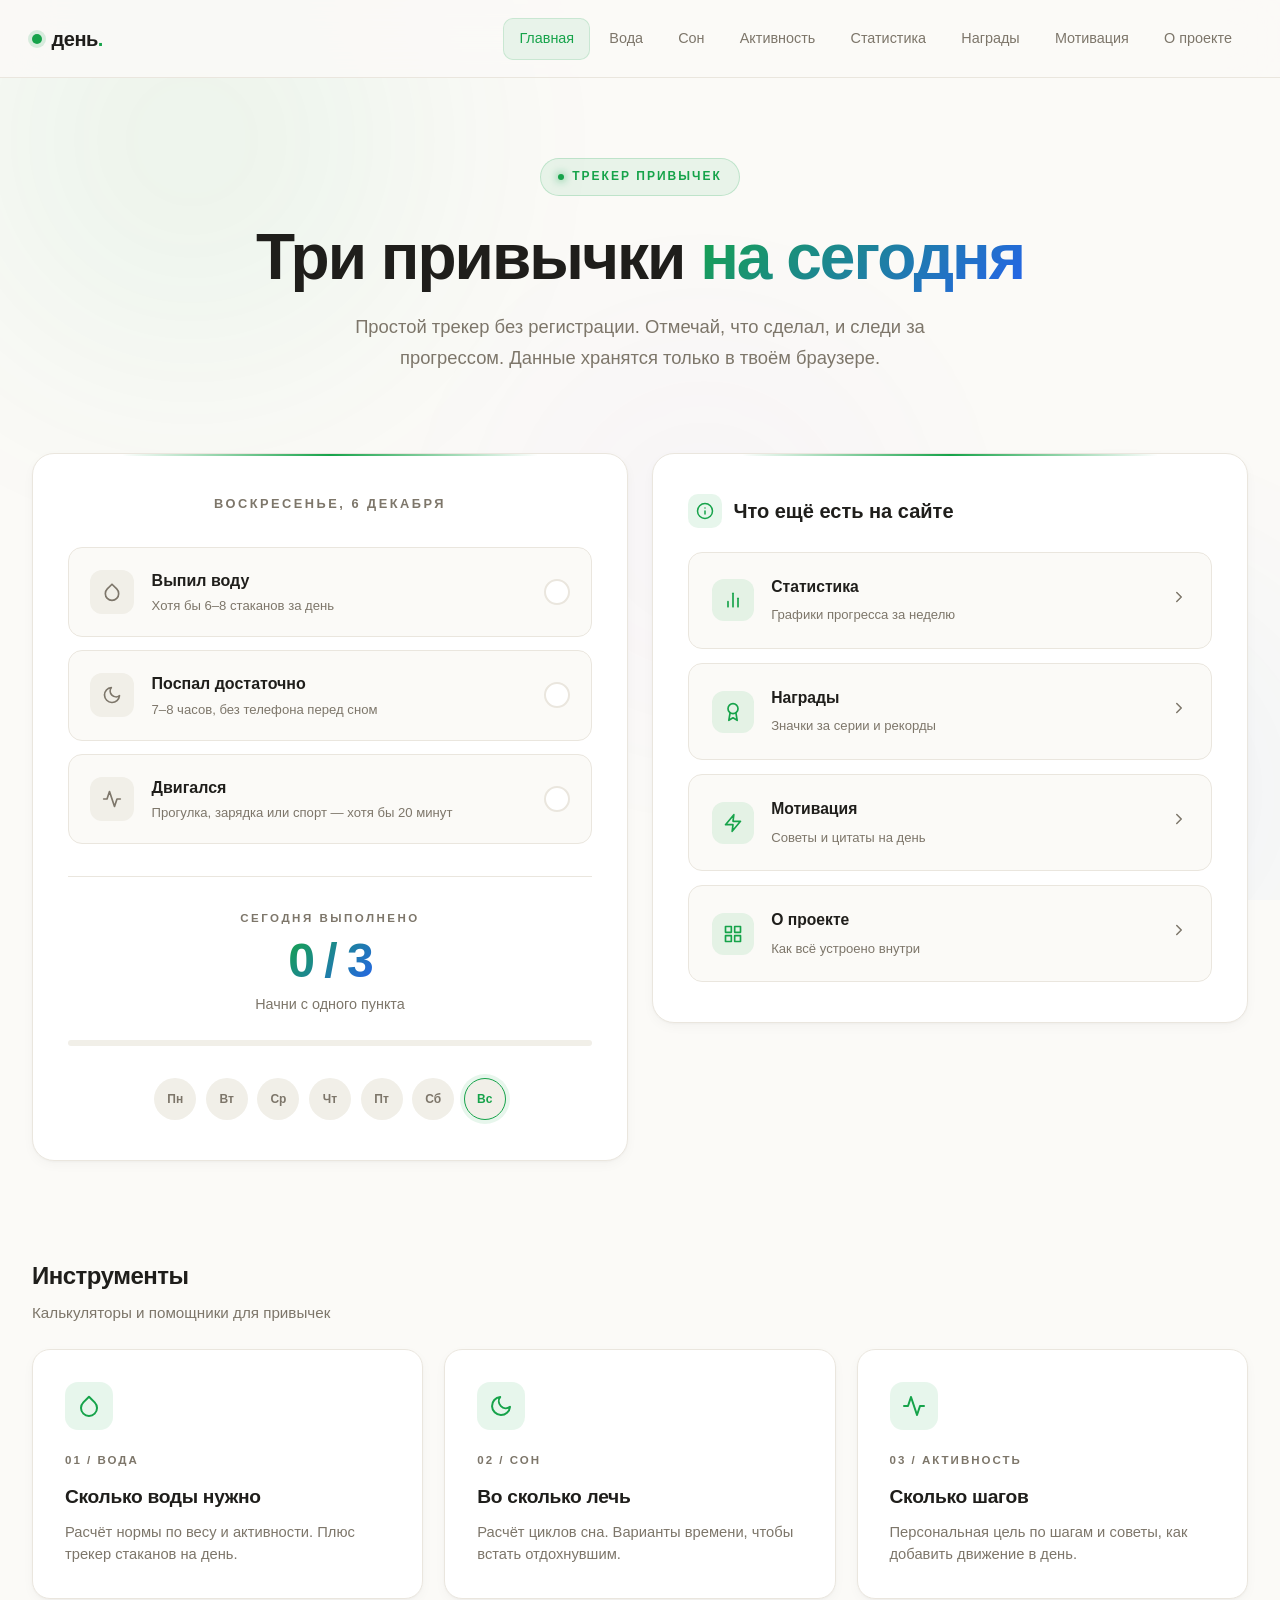
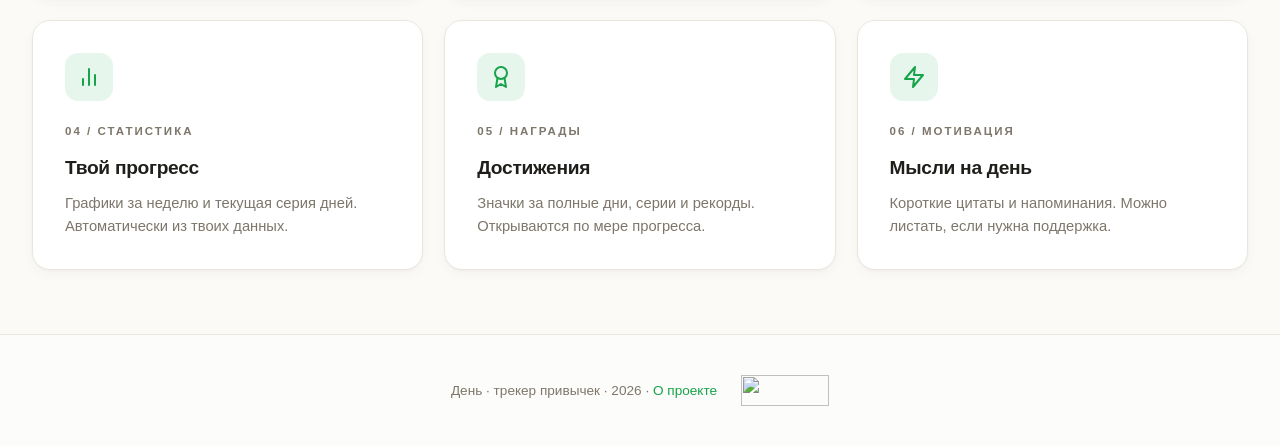
==== commit 87ee2898: "Update index.html" ====
--- a/index.html
+++ b/index.html
@@ -208,21 +208,20 @@
     </div>
 
     <footer>
-        День · трекер привычек · 2026 · <a href="about.html">О проекте</a>
+        <span>День · трекер привычек · 2026 · <a href="about.html">О проекте</a></span>
+        <span class="li-wrap">
+            <!--LiveInternet counter--><a href="https://www.liveinternet.ru/click"
+            target="_blank"><img id="licntFA1E" width="88" height="31" style="border:0; display:block;"
+            title="LiveInternet: показано число просмотров и посетителей за 24 часа"
+            src="[data-uri]"
+            alt=""/></a><script>(function(d,s){d.getElementById("licntFA1E").src=
+            "https://counter.yadro.ru/hit?t52.13;r"+escape(d.referrer)+
+            ((typeof(s)=="undefined")?"":";s"+s.width+"*"+s.height+"*"+
+            (s.colorDepth?s.colorDepth:s.pixelDepth))+";u"+escape(d.URL)+
+            ";h"+escape(d.title.substring(0,150))+";"+Math.random()})
+            (document,screen)</script><!--/LiveInternet-->
+        </span>
     </footer>
-
-    <div style="text-align: center; padding: 1.5rem 0 2rem; border-top: 1px solid #eae6de;">
-        <!--LiveInternet counter--><a href="https://www.liveinternet.ru/click"
-        target="_blank"><img id="licntFA1E" width="88" height="31" style="border:0"
-        title="LiveInternet: показано число просмотров и посетителей за 24 часа"
-        src="[data-uri]"
-        alt=""/></a><script>(function(d,s){d.getElementById("licntFA1E").src=
-        "https://counter.yadro.ru/hit?t52.13;r"+escape(d.referrer)+
-        ((typeof(s)=="undefined")?"":";s"+s.width+"*"+s.height+"*"+
-        (s.colorDepth?s.colorDepth:s.pixelDepth))+";u"+escape(d.URL)+
-        ";h"+escape(d.title.substring(0,150))+";"+Math.random()})
-        (document,screen)</script><!--/LiveInternet-->
-    </div>
 
     <script>
         const today = new Date();
--- a/style.css
+++ b/style.css
@@ -149,9 +149,24 @@
 .tool h3 { font-size: 1.2rem; font-weight: 700; margin-bottom: 0.5rem; letter-spacing: -0.3px; color: var(--text); }
 .tool p { font-size: 0.92rem; color: var(--muted); line-height: 1.55; }
 
-footer { padding: 3rem 2rem; text-align: center; font-size: 0.85rem; color: var(--muted); border-top: 1px solid var(--border); position: relative; z-index: 1; background: rgba(255,255,255,0.4); }
+footer {
+    padding: 2.5rem 2rem;
+    text-align: center;
+    font-size: 0.85rem;
+    color: var(--muted);
+    border-top: 1px solid var(--border);
+    position: relative;
+    z-index: 1;
+    background: rgba(255,255,255,0.4);
+    display: flex;
+    align-items: center;
+    justify-content: center;
+    gap: 1.5rem;
+    flex-wrap: wrap;
+}
 footer a { color: var(--accent); text-decoration: none; }
 footer a:hover { text-decoration: underline; }
+footer .li-wrap { display: inline-flex; align-items: center; }
 
 @media (max-width: 640px) {
     .hero { padding: 3.5rem 1.3rem 2rem; }
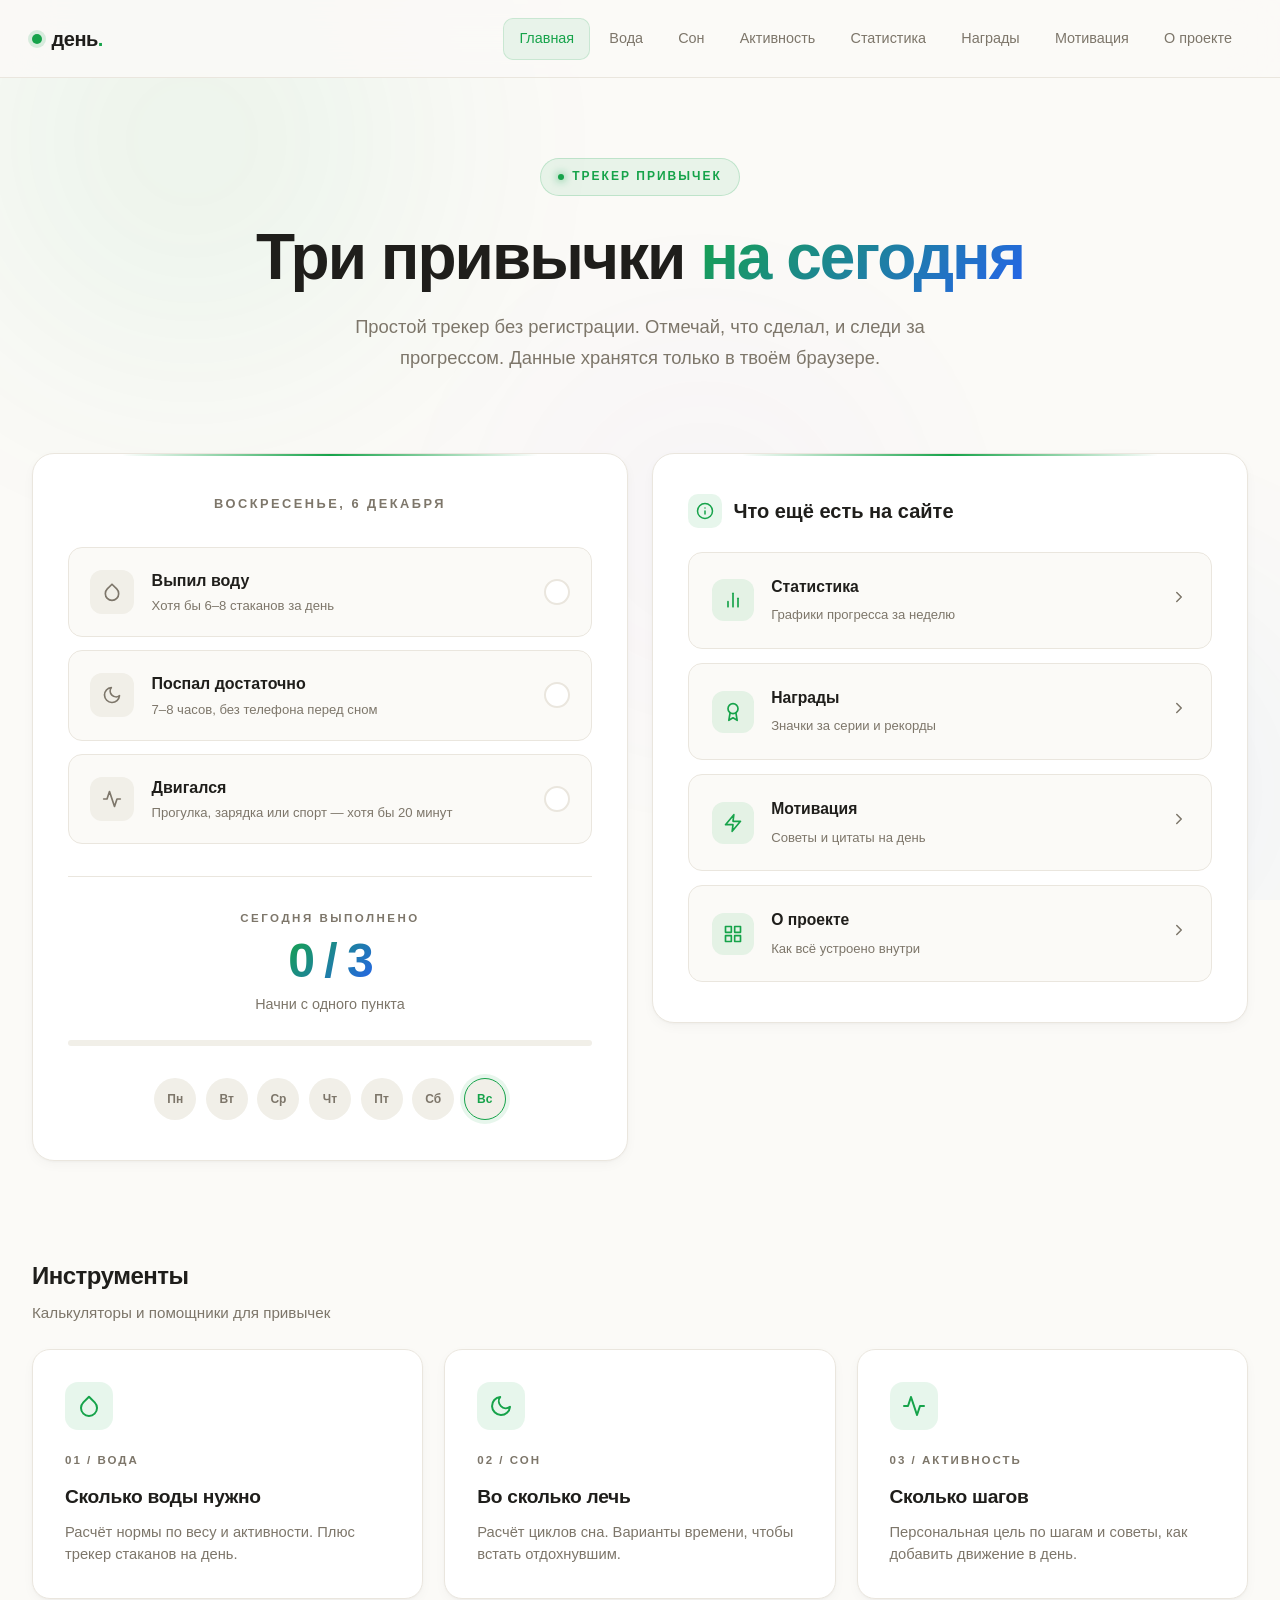
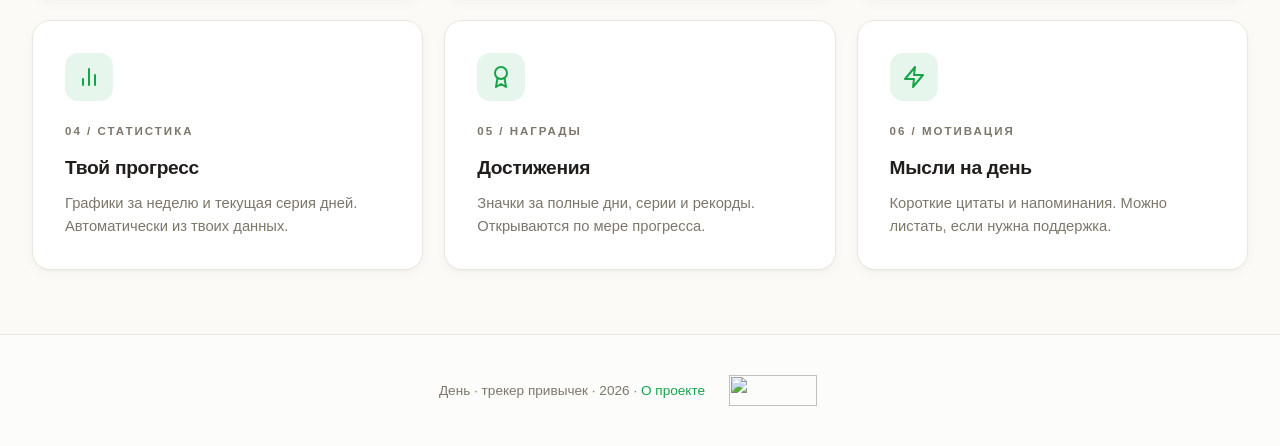
==== commit 9fb0e77d: "Update index.html" ====
--- a/index.html
+++ b/index.html
@@ -79,7 +79,7 @@
             <div class="panel">
                 <div class="date" id="today">Сегодня</div>
 
-                <div class="habit" data-habit="water">
+                <div class="habit" data-habit="water" data-block="habit-water">
                     <div class="habit-icon">
                         <svg viewBox="0 0 24 24" fill="none" stroke="currentColor" stroke-width="2" stroke-linecap="round" stroke-linejoin="round"><path d="M12 2.69l5.66 5.66a8 8 0 1 1-11.31 0z"/></svg>
                     </div>
@@ -92,7 +92,7 @@
                     </div>
                 </div>
 
-                <div class="habit" data-habit="sleep">
+                <div class="habit" data-habit="sleep" data-block="habit-sleep">
                     <div class="habit-icon">
                         <svg viewBox="0 0 24 24" fill="none" stroke="currentColor" stroke-width="2" stroke-linecap="round" stroke-linejoin="round"><path d="M21 12.79A9 9 0 1 1 11.21 3 7 7 0 0 0 21 12.79z"/></svg>
                     </div>
@@ -105,7 +105,7 @@
                     </div>
                 </div>
 
-                <div class="habit" data-habit="move">
+                <div class="habit" data-habit="move" data-block="habit-move">
                     <div class="habit-icon">
                         <svg viewBox="0 0 24 24" fill="none" stroke="currentColor" stroke-width="2" stroke-linecap="round" stroke-linejoin="round"><polyline points="22 12 18 12 15 21 9 3 6 12 2 12"/></svg>
                     </div>
@@ -138,22 +138,22 @@
                     Что ещё есть на сайте
                 </h2>
                 <div class="quick-list">
-                    <a href="stats.html" class="quick-link">
+                    <a href="stats.html" class="quick-link" data-block="quick-stats">
                         <div class="ql-icon"><svg viewBox="0 0 24 24" fill="none" stroke="currentColor" stroke-width="2" stroke-linecap="round" stroke-linejoin="round"><line x1="18" y1="20" x2="18" y2="10"/><line x1="12" y1="20" x2="12" y2="4"/><line x1="6" y1="20" x2="6" y2="14"/></svg></div>
                         <div class="ql-text"><strong>Статистика</strong><span>Графики прогресса за неделю</span></div>
                         <div class="arrow"><svg viewBox="0 0 24 24" width="18" height="18" fill="none" stroke="currentColor" stroke-width="2" stroke-linecap="round" stroke-linejoin="round"><polyline points="9 18 15 12 9 6"/></svg></div>
                     </a>
-                    <a href="achievements.html" class="quick-link">
+                    <a href="achievements.html" class="quick-link" data-block="quick-achievements">
                         <div class="ql-icon"><svg viewBox="0 0 24 24" fill="none" stroke="currentColor" stroke-width="2" stroke-linecap="round" stroke-linejoin="round"><circle cx="12" cy="8" r="6"/><path d="M15.477 12.89 17 22l-5-3-5 3 1.523-9.11"/></svg></div>
                         <div class="ql-text"><strong>Награды</strong><span>Значки за серии и рекорды</span></div>
                         <div class="arrow"><svg viewBox="0 0 24 24" width="18" height="18" fill="none" stroke="currentColor" stroke-width="2" stroke-linecap="round" stroke-linejoin="round"><polyline points="9 18 15 12 9 6"/></svg></div>
                     </a>
-                    <a href="motivation.html" class="quick-link">
+                    <a href="motivation.html" class="quick-link" data-block="quick-motivation">
                         <div class="ql-icon"><svg viewBox="0 0 24 24" fill="none" stroke="currentColor" stroke-width="2" stroke-linecap="round" stroke-linejoin="round"><polygon points="13 2 3 14 12 14 11 22 21 10 12 10 13 2"/></svg></div>
                         <div class="ql-text"><strong>Мотивация</strong><span>Советы и цитаты на день</span></div>
                         <div class="arrow"><svg viewBox="0 0 24 24" width="18" height="18" fill="none" stroke="currentColor" stroke-width="2" stroke-linecap="round" stroke-linejoin="round"><polyline points="9 18 15 12 9 6"/></svg></div>
                     </a>
-                    <a href="about.html" class="quick-link">
+                    <a href="about.html" class="quick-link" data-block="quick-about">
                         <div class="ql-icon"><svg viewBox="0 0 24 24" fill="none" stroke="currentColor" stroke-width="2" stroke-linecap="round" stroke-linejoin="round"><rect x="3" y="3" width="7" height="7"/><rect x="14" y="3" width="7" height="7"/><rect x="14" y="14" width="7" height="7"/><rect x="3" y="14" width="7" height="7"/></svg></div>
                         <div class="ql-text"><strong>О проекте</strong><span>Как всё устроено внутри</span></div>
                         <div class="arrow"><svg viewBox="0 0 24 24" width="18" height="18" fill="none" stroke="currentColor" stroke-width="2" stroke-linecap="round" stroke-linejoin="round"><polyline points="9 18 15 12 9 6"/></svg></div>
@@ -168,37 +168,37 @@
         </section>
 
         <section class="tools">
-            <a href="water.html" class="tool">
+            <a href="water.html" class="tool" data-block="tool-water">
                 <div class="tool-icon"><svg viewBox="0 0 24 24" fill="none" stroke="currentColor" stroke-width="2" stroke-linecap="round" stroke-linejoin="round"><path d="M12 2.69l5.66 5.66a8 8 0 1 1-11.31 0z"/></svg></div>
                 <span class="num">01 / ВОДА</span>
                 <h3>Сколько воды нужно</h3>
                 <p>Расчёт нормы по весу и активности. Плюс трекер стаканов на день.</p>
             </a>
-            <a href="sleep.html" class="tool">
+            <a href="sleep.html" class="tool" data-block="tool-sleep">
                 <div class="tool-icon"><svg viewBox="0 0 24 24" fill="none" stroke="currentColor" stroke-width="2" stroke-linecap="round" stroke-linejoin="round"><path d="M21 12.79A9 9 0 1 1 11.21 3 7 7 0 0 0 21 12.79z"/></svg></div>
                 <span class="num">02 / СОН</span>
                 <h3>Во сколько лечь</h3>
                 <p>Расчёт циклов сна. Варианты времени, чтобы встать отдохнувшим.</p>
             </a>
-            <a href="move.html" class="tool">
+            <a href="move.html" class="tool" data-block="tool-move">
                 <div class="tool-icon"><svg viewBox="0 0 24 24" fill="none" stroke="currentColor" stroke-width="2" stroke-linecap="round" stroke-linejoin="round"><polyline points="22 12 18 12 15 21 9 3 6 12 2 12"/></svg></div>
                 <span class="num">03 / АКТИВНОСТЬ</span>
                 <h3>Сколько шагов</h3>
                 <p>Персональная цель по шагам и советы, как добавить движение в день.</p>
             </a>
-            <a href="stats.html" class="tool">
+            <a href="stats.html" class="tool" data-block="tool-stats">
                 <div class="tool-icon"><svg viewBox="0 0 24 24" fill="none" stroke="currentColor" stroke-width="2" stroke-linecap="round" stroke-linejoin="round"><line x1="18" y1="20" x2="18" y2="10"/><line x1="12" y1="20" x2="12" y2="4"/><line x1="6" y1="20" x2="6" y2="14"/></svg></div>
                 <span class="num">04 / СТАТИСТИКА</span>
                 <h3>Твой прогресс</h3>
                 <p>Графики за неделю и текущая серия дней. Автоматически из твоих данных.</p>
             </a>
-            <a href="achievements.html" class="tool">
+            <a href="achievements.html" class="tool" data-block="tool-achievements">
                 <div class="tool-icon"><svg viewBox="0 0 24 24" fill="none" stroke="currentColor" stroke-width="2" stroke-linecap="round" stroke-linejoin="round"><circle cx="12" cy="8" r="6"/><path d="M15.477 12.89 17 22l-5-3-5 3 1.523-9.11"/></svg></div>
                 <span class="num">05 / НАГРАДЫ</span>
                 <h3>Достижения</h3>
                 <p>Значки за полные дни, серии и рекорды. Открываются по мере прогресса.</p>
             </a>
-            <a href="motivation.html" class="tool">
+            <a href="motivation.html" class="tool" data-block="tool-motivation">
                 <div class="tool-icon"><svg viewBox="0 0 24 24" fill="none" stroke="currentColor" stroke-width="2" stroke-linecap="round" stroke-linejoin="round"><polygon points="13 2 3 14 12 14 11 22 21 10 12 10 13 2"/></svg></div>
                 <span class="num">06 / МОТИВАЦИЯ</span>
                 <h3>Мысли на день</h3>
@@ -221,6 +221,40 @@
             ";h"+escape(d.title.substring(0,150))+";"+Math.random()})
             (document,screen)</script><!--/LiveInternet-->
         </span>
+        <span class="li-wrap">
+            <!-- Top100 (Kraken) Counter -->
+            <script>
+                (function (w, d, c) {
+                (w[c] = w[c] || []).push(function() {
+                    var options = {
+                        project: 7752728,
+                        attributes_dataset: [ "data-block" ],
+                        trackHashes: true,
+                        user_id: null,
+                    };
+                    try {
+                        w.top100Counter = new top100(options);
+                    } catch(e) { }
+                });
+                var n = d.getElementsByTagName("script")[0],
+                s = d.createElement("script"),
+                f = function () { n.parentNode.insertBefore(s, n); };
+                s.type = "text/javascript";
+                s.async = true;
+                s.src =
+                (d.location.protocol == "https:" ? "https:" : "http:") +
+                "//st.top100.ru/top100/top100.js";
+
+                if (w.opera == "[object Opera]") {
+                d.addEventListener("DOMContentLoaded", f, false);
+            } else { f(); }
+            })(window, document, "_top100q");
+            </script>
+            <noscript>
+              <img src="//counter.rambler.ru/top100.cnt?pid=7752728" alt="Топ-100" />
+            </noscript>
+            <!-- END Top100 (Kraken) Counter -->
+        </span>
     </footer>
 
     <script>
@@ -257,6 +291,10 @@
                 state[key] = !state[key];
                 localStorage.setItem(todayKey, JSON.stringify(state));
                 updateUI();
+                // Событие в Top100 (reachGoal) - если API поддерживает
+                if (window.top100Counter && typeof window.top100Counter.reachGoal === 'function') {
+                    window.top100Counter.reachGoal('habit_check_' + key);
+                }
             });
         });
 
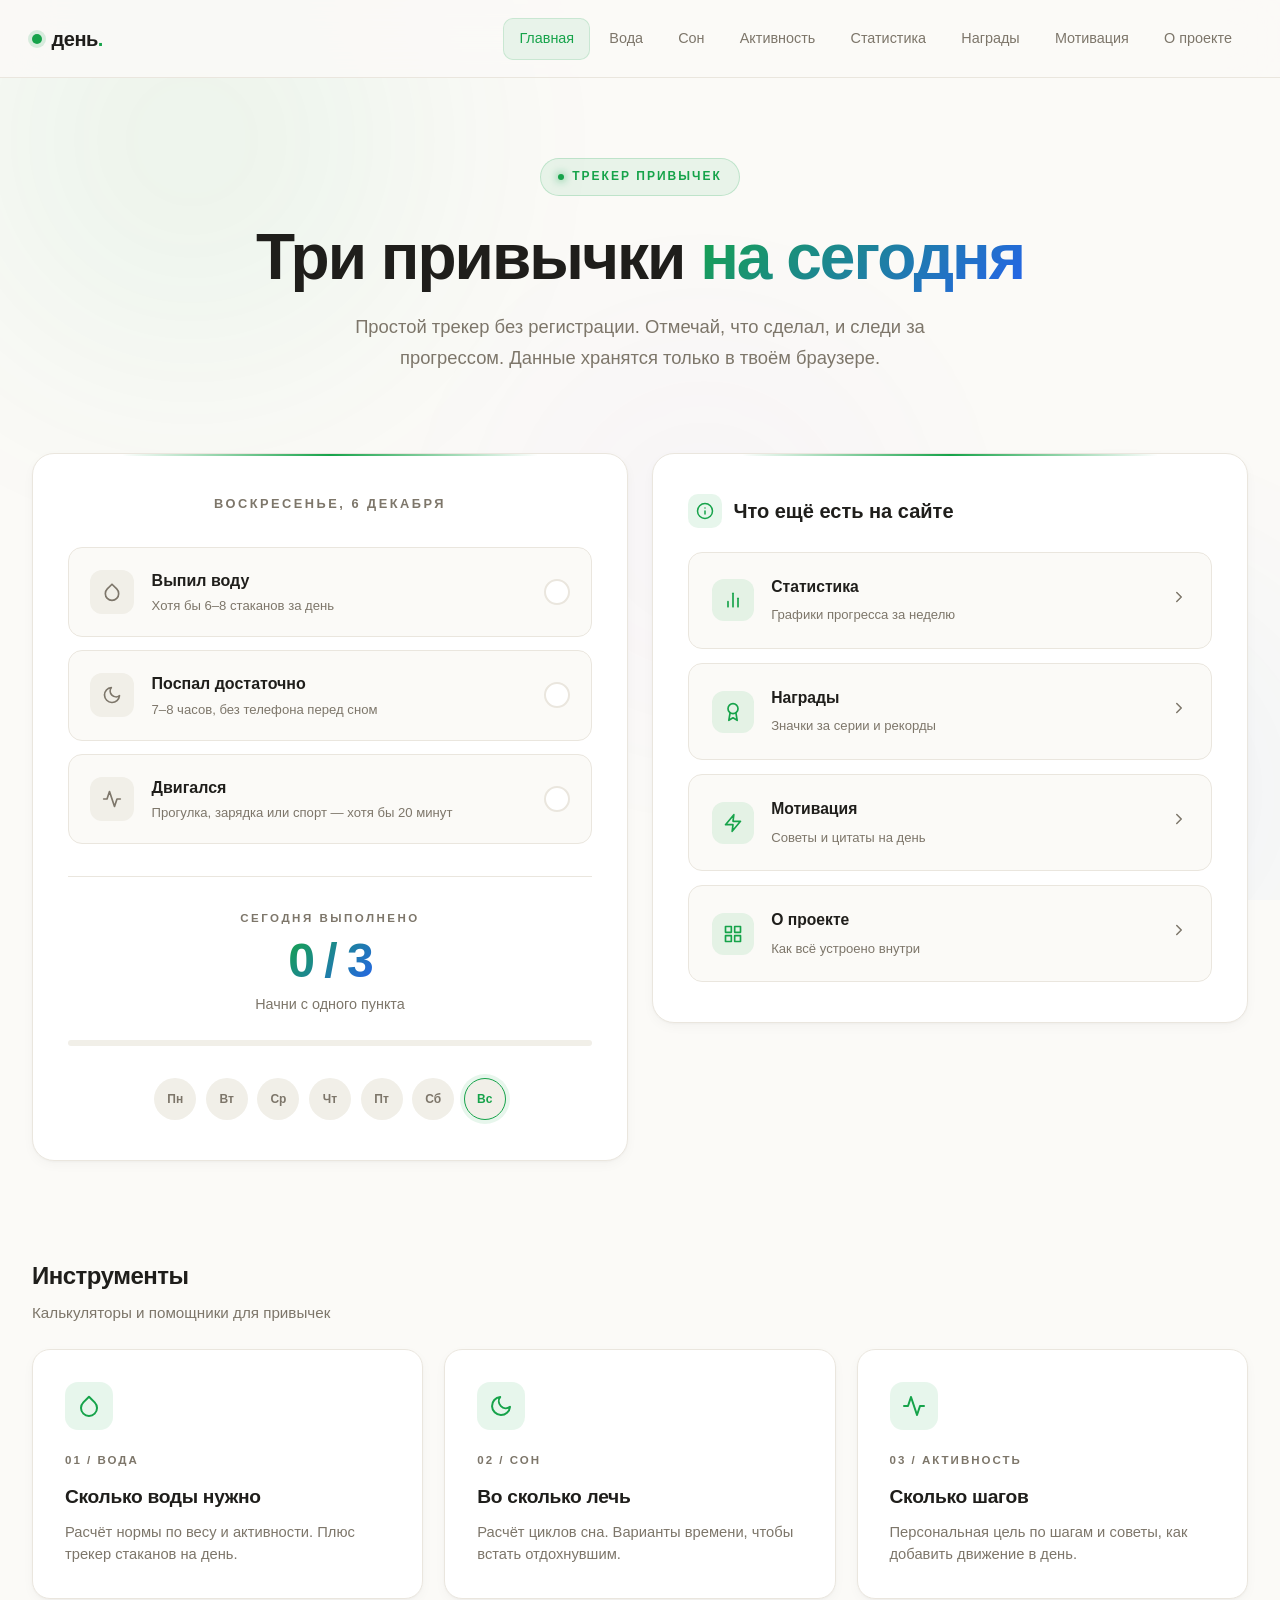
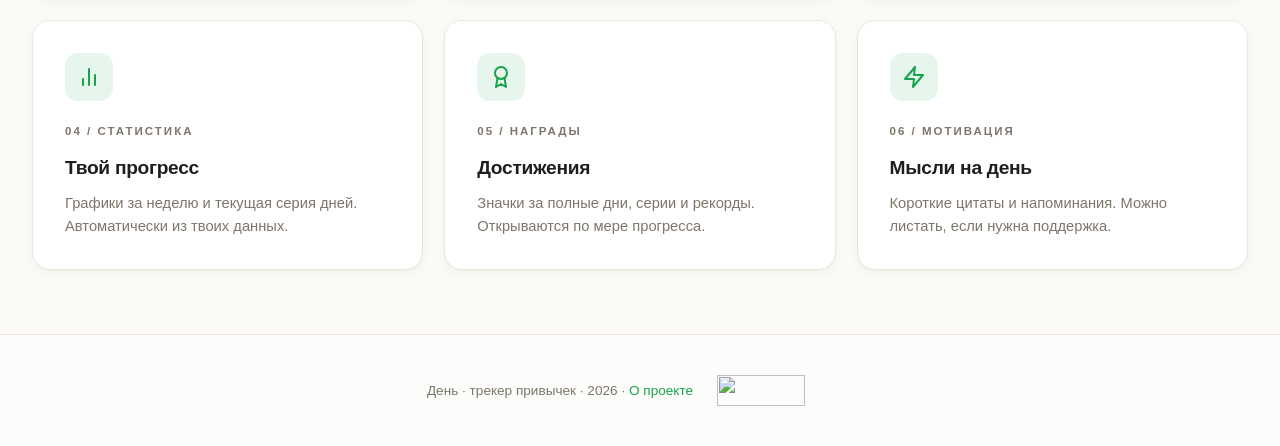
==== commit 1fb2383f: "Update index.html" ====
--- a/index.html
+++ b/index.html
@@ -255,6 +255,22 @@
             </noscript>
             <!-- END Top100 (Kraken) Counter -->
         </span>
+        <span class="li-wrap">
+            <!-- Top.Mail.Ru counter -->
+            <script type="text/javascript">
+            var _tmr = window._tmr || (window._tmr = []);
+            _tmr.push({id: "3800853", type: "pageView", start: (new Date()).getTime()});
+            (function (d, w, id) {
+              if (d.getElementById(id)) return;
+              var ts = d.createElement("script"); ts.type = "text/javascript"; ts.async = true; ts.id = id;
+              ts.src = "https://top-fwz1.mail.ru/js/code.js";
+              var f = function () {var s = d.getElementsByTagName("script")[0]; s.parentNode.insertBefore(ts, s);};
+              if (w.opera == "[object Opera]") { d.addEventListener("DOMContentLoaded", f, false); } else { f(); }
+            })(document, window, "tmr-code");
+            </script>
+            <noscript><div><img src="https://top-fwz1.mail.ru/counter?id=3800853;js=na" style="position:absolute;left:-9999px;" alt="Top.Mail.Ru" /></div></noscript>
+            <!-- /Top.Mail.Ru counter -->
+        </span>
     </footer>
 
     <script>
@@ -291,9 +307,14 @@
                 state[key] = !state[key];
                 localStorage.setItem(todayKey, JSON.stringify(state));
                 updateUI();
-                // Событие в Top100 (reachGoal) - если API поддерживает
-                if (window.top100Counter && typeof window.top100Counter.reachGoal === 'function') {
-                    window.top100Counter.reachGoal('habit_check_' + key);
+
+                // Событие в MyTracker (Top.Mail.Ru)
+                if (window._tmr) {
+                    window._tmr.push({
+                        id: "3800853",
+                        type: "reachGoal",
+                        goal: "habit_check_" + key
+                    });
                 }
             });
         });
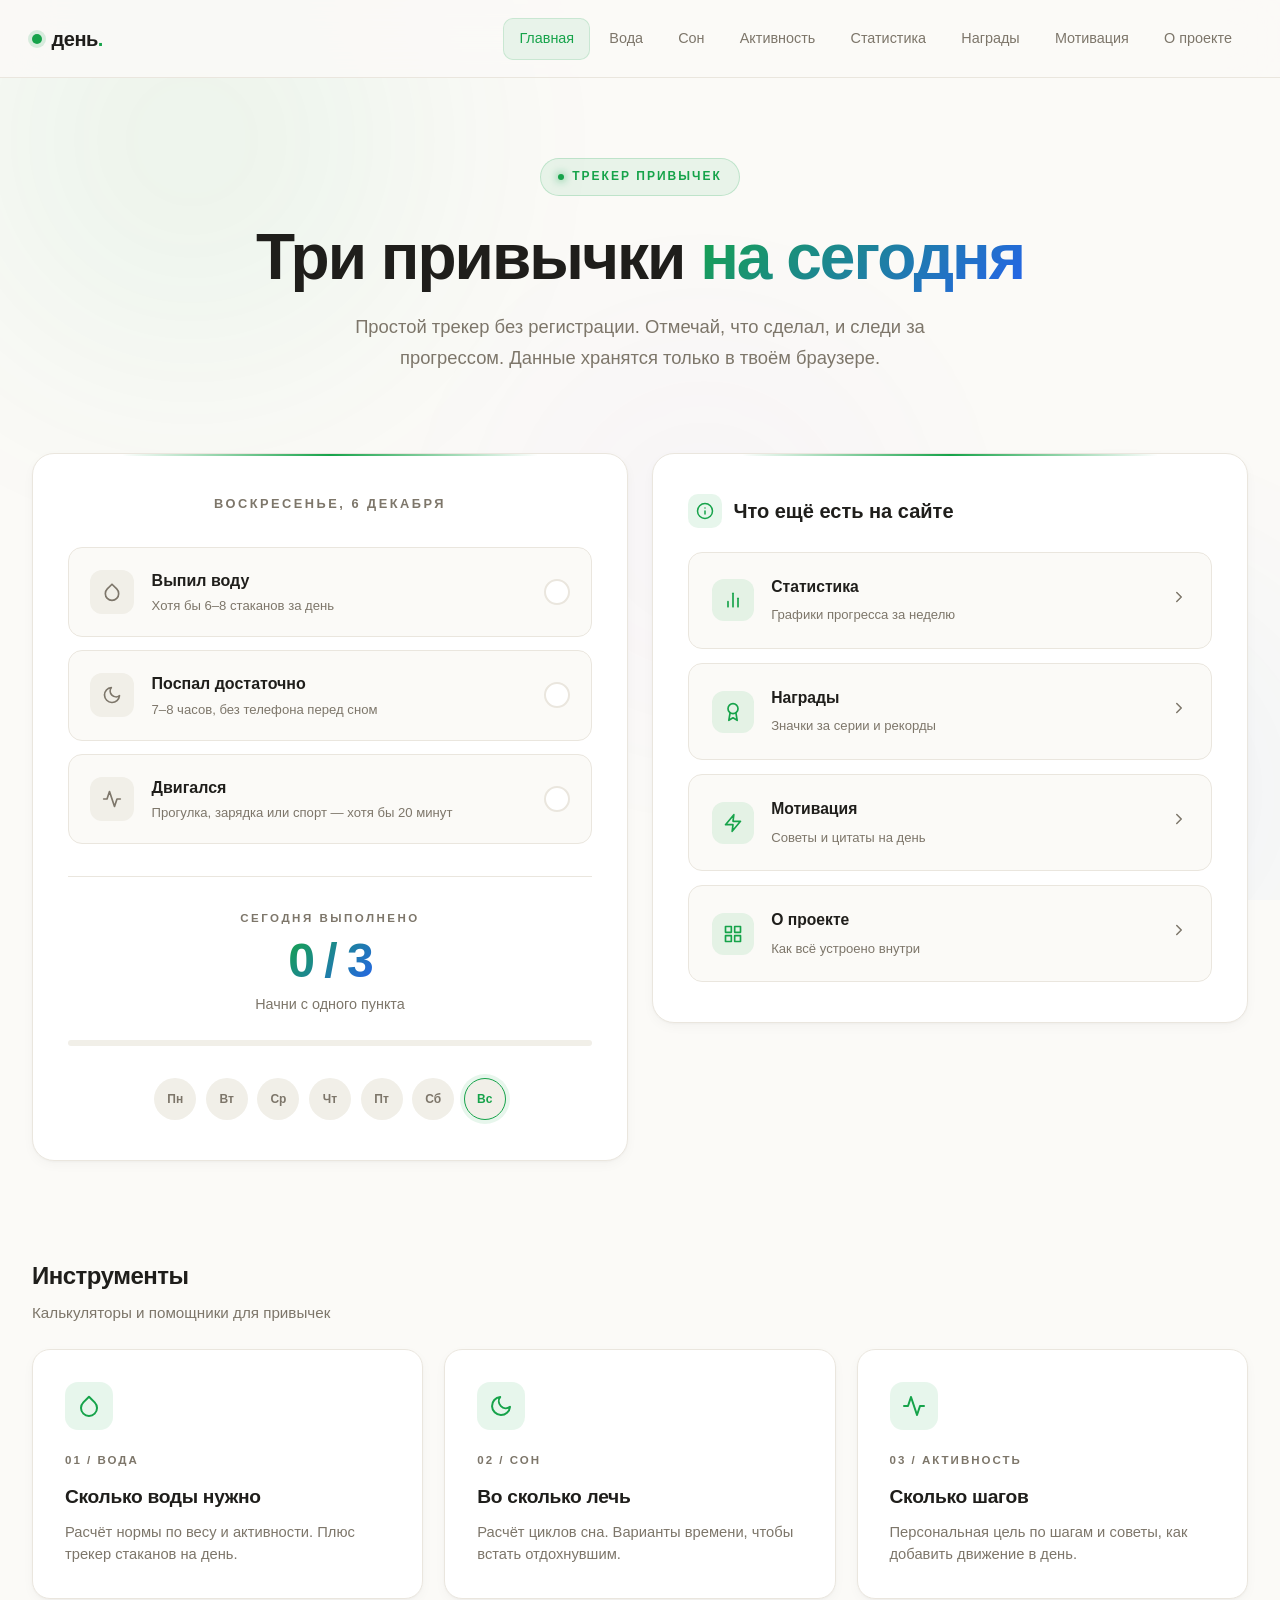
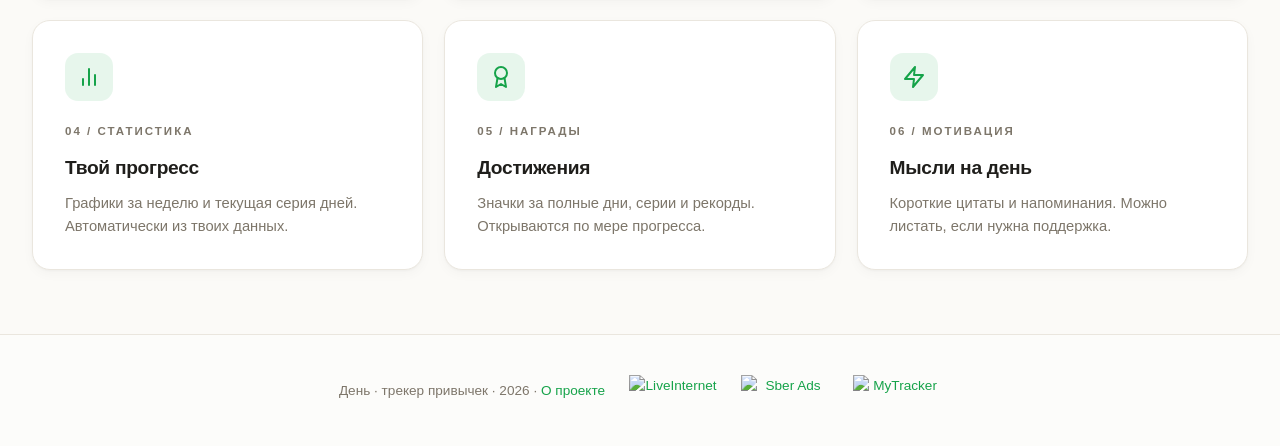
==== commit c5d22ba0: "Update index.html" ====
--- a/index.html
+++ b/index.html
@@ -209,54 +209,39 @@
 
     <footer>
         <span>День · трекер привычек · 2026 · <a href="about.html">О проекте</a></span>
+        
+        <!-- LiveInternet -->
         <span class="li-wrap">
-            <!--LiveInternet counter--><a href="https://www.liveinternet.ru/click"
-            target="_blank"><img id="licntFA1E" width="88" height="31" style="border:0; display:block;"
-            title="LiveInternet: показано число просмотров и посетителей за 24 часа"
-            src="[data-uri]"
-            alt=""/></a><script>(function(d,s){d.getElementById("licntFA1E").src=
-            "https://counter.yadro.ru/hit?t52.13;r"+escape(d.referrer)+
-            ((typeof(s)=="undefined")?"":";s"+s.width+"*"+s.height+"*"+
-            (s.colorDepth?s.colorDepth:s.pixelDepth))+";u"+escape(d.URL)+
-            ";h"+escape(d.title.substring(0,150))+";"+Math.random()})
-            (document,screen)</script><!--/LiveInternet-->
+            <a href="https://www.liveinternet.ru/click" target="_blank">
+                <img src="https://counter.yadro.ru/hit?t52.13;r;s1536*864*24;uhttps%3A//taegusand.github.io/;h%u0414%u0435%u043D%u044C%20%u2014%20%u0442%u0440%u0435%u043A%u0435%u0440%20%u043F%u0440%u0438%u0432%u044B%u0447%u0435%u043A;0.123456789" 
+                alt="LiveInternet" width="88" height="31" style="border:0; display:block;">
+            </a>
         </span>
+
+        <!-- Sber Ads (Рамблер/Топ-100) -->
         <span class="li-wrap">
-            <!-- Top100 (Kraken) Counter -->
+            <a href="https://ads.sber.ru/stat/projects" target="_blank">
+                <img src="https://top100.rambler.ru/top100.cnt?pid=7752728" width="88" height="31" style="border:0; display:block;" alt="Sber Ads">
+            </a>
             <script>
                 (function (w, d, c) {
                 (w[c] = w[c] || []).push(function() {
-                    var options = {
-                        project: 7752728,
-                        attributes_dataset: [ "data-block" ],
-                        trackHashes: true,
-                        user_id: null,
-                    };
-                    try {
-                        w.top100Counter = new top100(options);
-                    } catch(e) { }
+                    var options = { project: 7752728, attributes_dataset: [ "data-block" ], trackHashes: true, user_id: null };
+                    try { w.top100Counter = new top100(options); } catch(e) { }
                 });
-                var n = d.getElementsByTagName("script")[0],
-                s = d.createElement("script"),
-                f = function () { n.parentNode.insertBefore(s, n); };
-                s.type = "text/javascript";
-                s.async = true;
-                s.src =
-                (d.location.protocol == "https:" ? "https:" : "http:") +
-                "//st.top100.ru/top100/top100.js";
-
-                if (w.opera == "[object Opera]") {
-                d.addEventListener("DOMContentLoaded", f, false);
-            } else { f(); }
-            })(window, document, "_top100q");
+                var n = d.getElementsByTagName("script")[0], s = d.createElement("script"), f = function () { n.parentNode.insertBefore(s, n); };
+                s.type = "text/javascript"; s.async = true;
+                s.src = (d.location.protocol == "https:" ? "https:" : "http:") + "//st.top100.ru/top100/top100.js";
+                if (w.opera == "[object Opera]") { d.addEventListener("DOMContentLoaded", f, false); } else { f(); }
+                })(window, document, "_top100q");
             </script>
-            <noscript>
-              <img src="//counter.rambler.ru/top100.cnt?pid=7752728" alt="Топ-100" />
-            </noscript>
-            <!-- END Top100 (Kraken) Counter -->
         </span>
+
+        <!-- MyTracker (Top.Mail.Ru) -->
         <span class="li-wrap">
-            <!-- Top.Mail.Ru counter -->
+            <a href="https://tracker.my.com/" target="_blank">
+                <img src="https://top-fwz1.mail.ru/counter?id=3800853;js=na" width="88" height="31" style="border:0; display:block;" alt="MyTracker">
+            </a>
             <script type="text/javascript">
             var _tmr = window._tmr || (window._tmr = []);
             _tmr.push({id: "3800853", type: "pageView", start: (new Date()).getTime()});
@@ -268,8 +253,6 @@
               if (w.opera == "[object Opera]") { d.addEventListener("DOMContentLoaded", f, false); } else { f(); }
             })(document, window, "tmr-code");
             </script>
-            <noscript><div><img src="https://top-fwz1.mail.ru/counter?id=3800853;js=na" style="position:absolute;left:-9999px;" alt="Top.Mail.Ru" /></div></noscript>
-            <!-- /Top.Mail.Ru counter -->
         </span>
     </footer>
 
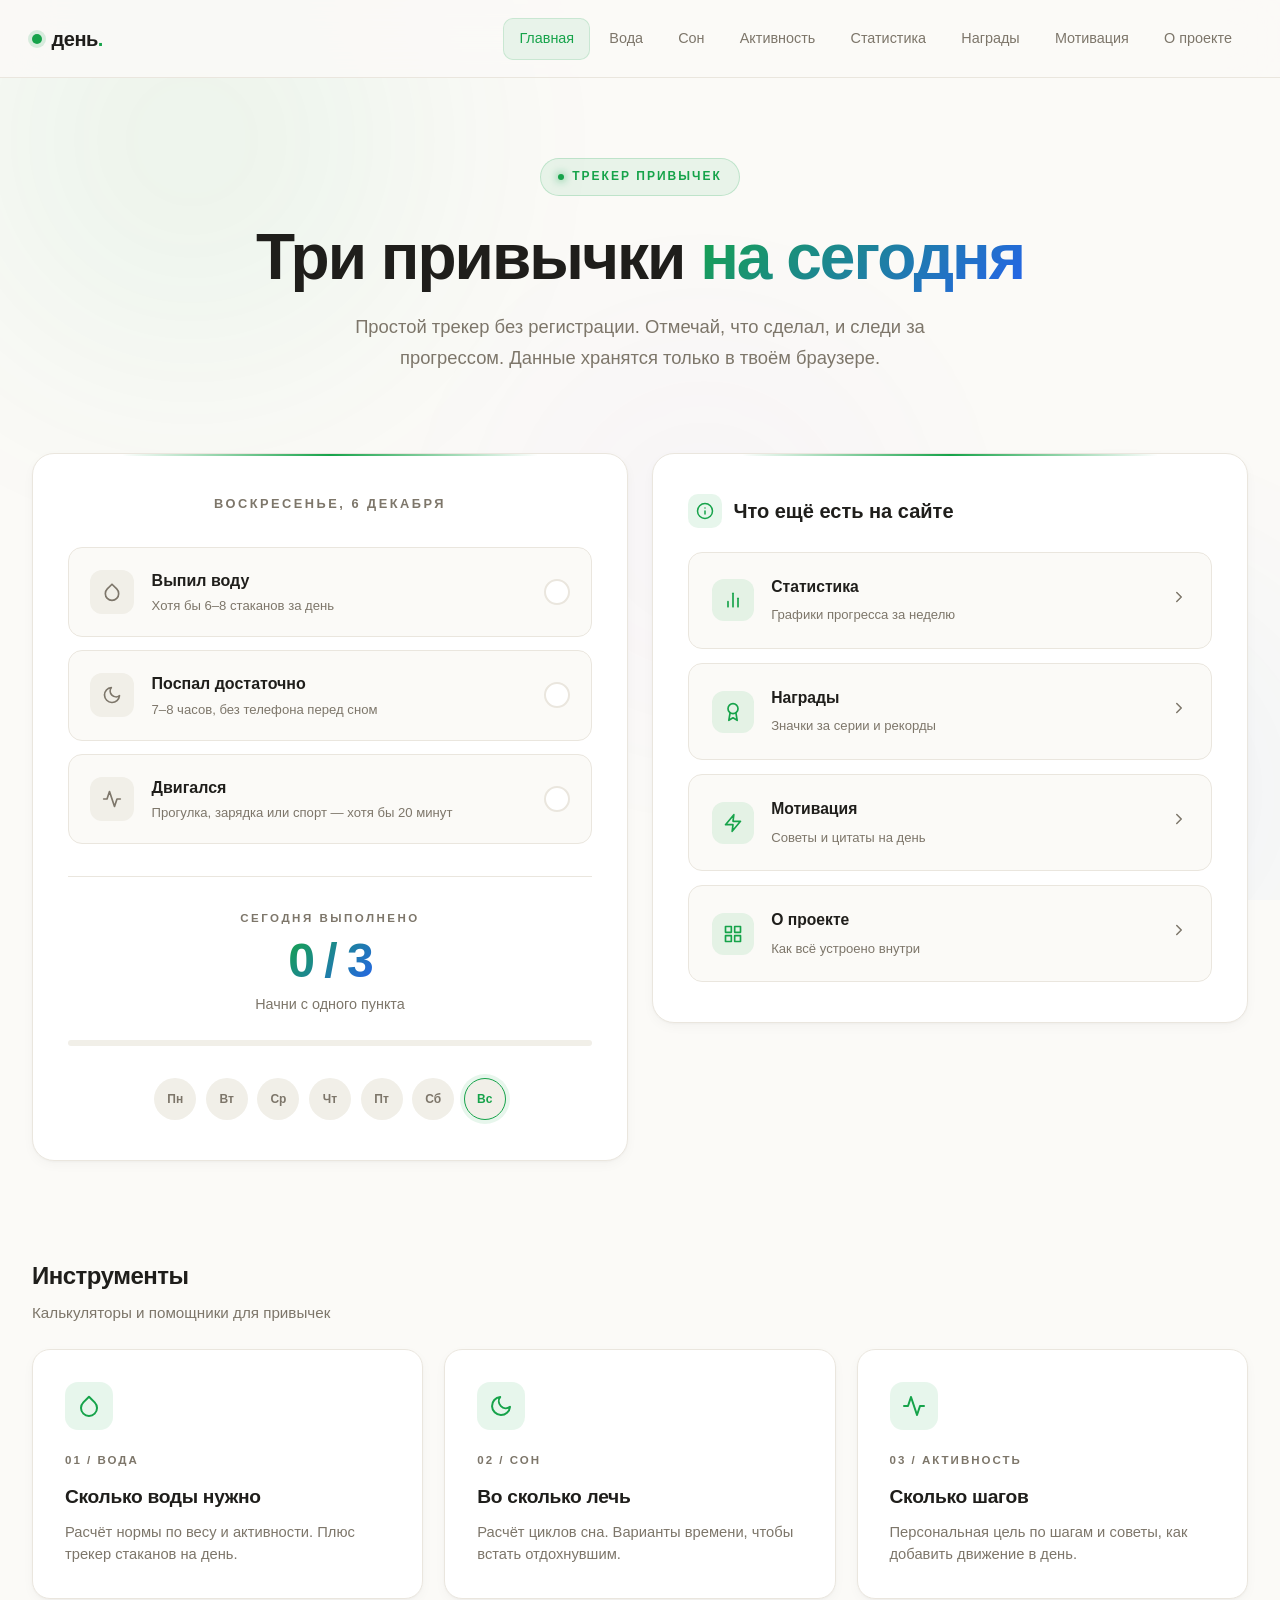
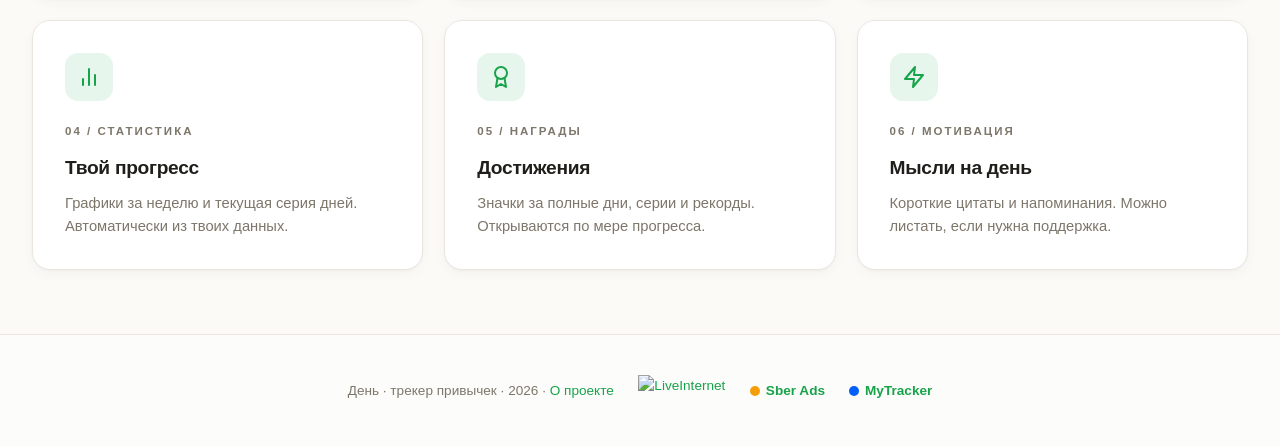
==== commit f87fe56c: "Update index.html" ====
--- a/index.html
+++ b/index.html
@@ -218,10 +218,11 @@
             </a>
         </span>
 
-        <!-- Sber Ads (Рамблер/Топ-100) -->
-        <span class="li-wrap">
-            <a href="https://ads.sber.ru/stat/projects" target="_blank">
-                <img src="https://top100.rambler.ru/top100.cnt?pid=7752728" width="88" height="31" style="border:0; display:block;" alt="Sber Ads">
+        <!-- Sber Ads (Текстовая ссылка) -->
+        <span class="li-wrap" style="display: inline-flex; align-items: center;">
+            <a href="https://ads.sber.ru/stat/projects" target="_blank" style="display: inline-flex; align-items: center; gap: 6px; text-decoration: none; color: var(--accent); font-size: 0.85rem; font-weight: 600;">
+                <span style="display: inline-block; width: 10px; height: 10px; background: #f59e0b; border-radius: 50%;"></span>
+                Sber Ads
             </a>
             <script>
                 (function (w, d, c) {
@@ -237,10 +238,11 @@
             </script>
         </span>
 
-        <!-- MyTracker (Top.Mail.Ru) -->
-        <span class="li-wrap">
-            <a href="https://tracker.my.com/" target="_blank">
-                <img src="https://top-fwz1.mail.ru/counter?id=3800853;js=na" width="88" height="31" style="border:0; display:block;" alt="MyTracker">
+        <!-- MyTracker (Текстовая ссылка) -->
+        <span class="li-wrap" style="display: inline-flex; align-items: center;">
+            <a href="https://tracker.my.com/" target="_blank" style="display: inline-flex; align-items: center; gap: 6px; text-decoration: none; color: var(--accent); font-size: 0.85rem; font-weight: 600;">
+                <span style="display: inline-block; width: 10px; height: 10px; background: #005ff9; border-radius: 50%;"></span>
+                MyTracker
             </a>
             <script type="text/javascript">
             var _tmr = window._tmr || (window._tmr = []);
@@ -291,13 +293,8 @@
                 localStorage.setItem(todayKey, JSON.stringify(state));
                 updateUI();
 
-                // Событие в MyTracker (Top.Mail.Ru)
                 if (window._tmr) {
-                    window._tmr.push({
-                        id: "3800853",
-                        type: "reachGoal",
-                        goal: "habit_check_" + key
-                    });
+                    window._tmr.push({ id: "3800853", type: "reachGoal", goal: "habit_check_" + key });
                 }
             });
         });
--- a/style.css
+++ b/style.css
@@ -167,6 +167,7 @@
 footer a { color: var(--accent); text-decoration: none; }
 footer a:hover { text-decoration: underline; }
 footer .li-wrap { display: inline-flex; align-items: center; }
+footer img { display: block; border: 0; max-height: 31px; }
 
 @media (max-width: 640px) {
     .hero { padding: 3.5rem 1.3rem 2rem; }
